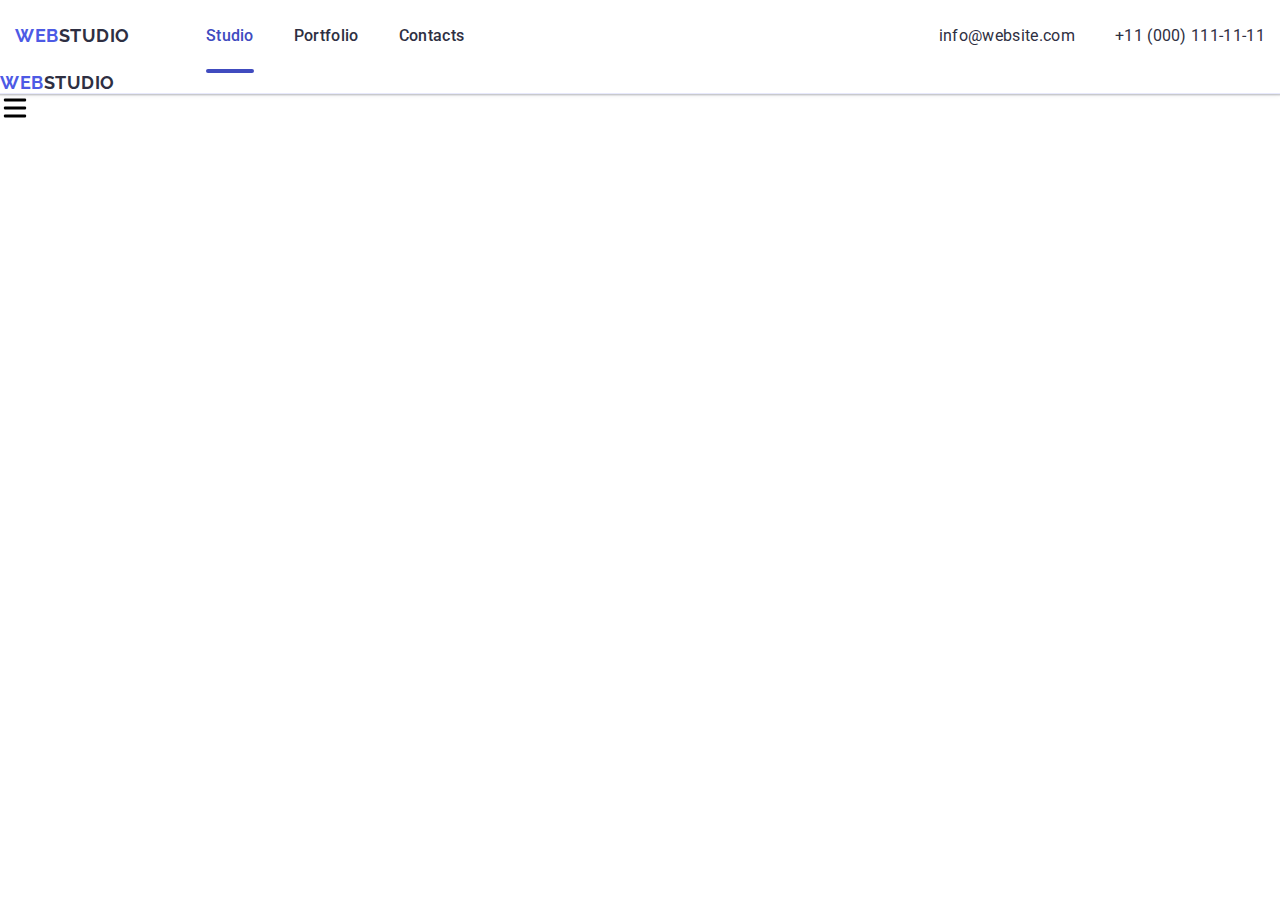
==== index.html @ 4b6f4ee5 "start-mobail-menu" ====
<!DOCTYPE html>
<html lang="en">
<head>
    <meta charset="UTF-8">
    <meta name="viewport" content="width=device-width, initial-scale=1.0">
    <link rel="stylesheet" href="https://cdnjs.cloudflare.com/ajax/libs/modern-normalize/1.1.0/modern-normalize.min.css">
    <link rel="stylesheet" href="./css/style.css">
    <link rel="preconnect" href="https://fonts.googleapis.com" />
<link rel="preconnect" href="https://fonts.gstatic.com" crossorigin />
<link href="https://fonts.googleapis.com/css2?family=Raleway:wght@700&family=Roboto:wght@400;500;700&display=swap" rel="stylesheet"/>
<title>WEBSTUDI</title>
</head>
<body>
        <!-- Навігація -->
        <header class="header">
            <div class="container-head container">
                <nav class="nav">
                        <a class="web" href="./index.html">Web<span class="studio">Studio</span></a>
                        <ul class="nav-menu">
                            <li><a href="#" class="nav-link main">Studio</a></li>
                            <li><a href="#" class="nav-link">Portfolio</a></li>
                            <li><a href="#" class="nav-link">Contacts</a></li>
                        </ul>
                </nav>
                <address class="address">
                    <ul class="ul-contacts">
                        <li><a href="#" class="contact-link">info@website.com</a></li>
                        <li><a href="#" class="contact-link">+11 (000) 111-11-11</a></li>
                    </ul>
                </address>
            </div>
            <div class="mobail-menu">
                <div class="mobeil-menu-conteiner">
                    <nav>
                        <a class="web" href="./index.html">Web<span class="studio">Studio</span></a>
                        <button class="burger-btn" type="button">
                            <svg class="mobail burger" width="24" height="24">
                                <use href="./images/icons.svg#burger"></use>
                            </svg>
                        </button>
                        <div class="mobail-menu-inform"><ul>
                            <li><a class="mobail-menu-link" href="#">Studio</a></li>
                            <li><a class="mobail-menu-link" href="#">Portfolio</a></li>
                            <li><a class="mobail-menu-link" href="#">Contacts</a></li>
                        </ul>
                        <address class="mobail-adres">
                            <ul>
                                <li><a href="#" class="mobail-contact-link">info@website.com</a></li>
                                <li><a href="#" class="mobail-contact-link">+11 (000) 111-11-11</a></li>
                            </ul>
                        </address>
                    </div>
                        
                    </nav>
                </div>
            </div>
        </header>
        <!--
    <main>
      <section class="section_one">
        <div class="container">
            <h1 class="business">Effective Solutions for Your Business</h1>
            <button class="button" type="button">Order Service</button>
        </div>


    </section>
        <section class="section_two">
            <div class="container">
            <h2 class="visually-hidden">About us</h2>
          <ul class="list">
            <li class="item">
                <div class="icon-bg">
                    <svg class="icon" width="64" height="64">
                        <use href="./images/icons.svg#antenna"></use>
                    </svg>
                 </div>    
                <h3 class="strategy">Strategy</h3>
                <p class="our_goal">Our goal is to identify the business problem to walk away with the perfect and creative solution.</p>
            </li>
            <li class="item">
                <div class="icon-bg">
                    <svg class="icon" width="64" height="64">
                        <use href="./images/icons.svg#clock"></use>
                    </svg>
                 </div>
                <h3 class="strategy">Punctuality</h3>
                <p class="our_goal">Bring the key message to the brand's audience for the best price within the shortest possible time.</p>
            </li>
            <li class="item">
                <div class="icon-bg">
                    <svg class="icon" width="64" height="64">
                        <use href=./images/icons.svg#diagram></use>
                    </svg>
                 </div>
                <h3 class="strategy">Diligence</h3>
                <p class="our_goal">Research and confirm brands that present the strongest digital growth opportunities and minimize risk.</p>
            </li>
            <li class="item">
                <div class="icon-bg">
                    <svg class="icon" width="64" height="64">
                        <use href="./images/icons.svg#astronaut"></use>
                    </svg>
                 </div>
                <h3 class="strategy">Technologies</h3>
                <p class="our_goal">Design practice focused on digital experiences. We bring forth a deep passion for problem-solving.</p>
            </li>
        </ul>
    </div>
      </section>
      <section class="section_three">
        <div class="container">
            <h2 class="our_team">Our Team</h2>
            <ul class="team">
                <li class="list-team">
                        <img src="./images/mark.jpg" alt="images">
                        <div class="employee-info">
                        <h3 class="employee-name">Mark Guerrero</h3>
                        <p class="employee-role">Prodigner</p>
                        <ul class="icon-list">
                            <li class="icon-list-item">
                                <a class="icon-link" href="https://www.instagram.com/" target="_blank" >
                                    <svg class="icon" width="16" height="16">
                                        <use href="./images/icons.svg#instagram"></use>
                                    </svg>
                                </a>
                            </li>
                            <li class="icon-list-item">
                                <a class="icon-link" href="https://twitter.com/?lang=ua" target="_blank">
                                    <svg class="icon" width="16" height="16">
                                        <use href="./images/icons.svg#twitter"></use>
                                    </svg>
                                </a>
                            </li>
                            <li class="icon-list-item">
                                <a class="icon-link" href="https://uk-ua.facebook.com/" target="_blank">
                                    <svg class="icon" width="16" height="16">
                                        <use href="./images/icons.svg#facebook"></use>
                                    </svg>
                            </a>
                            </li>
                            <li class="icon-list-item">
                                <a class="icon-link" href="https://ua.linkedin.com/" target="_blank">
                                    <svg class="icon" width="16" height="16">
                                        <use href="./images/icons.svg#linkedin"></use>
                                    </svg>
                                </a>
                            </li>                        
                        </ul>
                    </div>
                </li>
                <li class="list-team">
                        <img src="./images/tom.jpg" alt="images">
                        <div class="employee-info">
                        <h3 class="employee-name">Tom Ford</h3>
                        <p class="employee-role">Frontend Developer</p>
                        <ul class="icon-list">
                            <li class="icon-list-item">
                                <a class="icon-link" href="https://www.instagram.com/" target="_blank" >
                                    <svg class="icon" width="16" height="16">
                                        <use href="./images/icons.svg#instagram"></use>
                                    </svg>
                                </a>
                            </li>
                            <li class="icon-list-item">
                                <a class="icon-link" href="https://twitter.com/?lang=ua" target="_blank">
                                    <svg class="icon" width="16" height="16">
                                        <use href="./images/icons.svg#twitter"></use>
                                    </svg>
                                </a>
                            </li>
                            <li class="icon-list-item">
                                <a class="icon-link" href="https://uk-ua.facebook.com/" target="_blank">
                                    <svg class="icon" width="16" height="16">
                                        <use href="./images/icons.svg#facebook"></use>
                                    </svg>
                            </a>
                            </li>
                            <li class="icon-list-item">
                                <a class="icon-link" href="https://ua.linkedin.com/" target="_blank">
                                    <svg class="icon" width="16" height="16">
                                        <use href="./images/icons.svg#linkedin"></use>
                                    </svg>
                                </a>
                            </li>                        
                        </ul>
                    </div>
                </li>
                <li class="list-team">
                        <img src="./images/camila.jpg" alt="images">
                        <div class="employee-info">
                        <h3 class="employee-name">Camila Garcia</h3>
                        <p class="employee-role">Marketing</p>
                        <ul class="icon-list">
                            <li class="icon-list-item">
                                <a class="icon-link" href="https://www.instagram.com/" target="_blank" >
                                    <svg class="icon" width="16" height="16">
                                        <use href="./images/icons.svg#instagram"></use>
                                    </svg>
                                </a>
                            </li>
                            <li class="icon-list-item">
                                <a class="icon-link" href="https://twitter.com/?lang=ua" target="_blank">
                                    <svg class="icon" width="16" height="16">
                                        <use href="./images/icons.svg#twitter"></use>
                                    </svg>
                                </a>
                            </li>
                            <li class="icon-list-item">
                                <a class="icon-link" href="https://uk-ua.facebook.com/" target="_blank">
                                    <svg class="icon" width="16" height="16">
                                        <use href="./images/icons.svg#facebook"></use>
                                    </svg>
                            </a>
                            </li>
                            <li class="icon-list-item">
                                <a class="icon-link" href="https://ua.linkedin.com/" target="_blank">
                                    <svg class="icon" width="16" height="16">
                                        <use href="./images/icons.svg#linkedin"></use>
                                    </svg>
                                </a>
                            </li>                        
                        </ul>
                    </div>
                </li>
                <li class="list-team">
                        <img src="./images/Daniel.jpg" alt="images">
                        <div class="employee-info">
                        <h3 class="employee-name">Daniel Wilson</h3>
                        <p class="employee-role">UI Designer</p>
                        <ul class="icon-list">
                            <li class="icon-list-item">
                                <a class="icon-link" href="https://www.instagram.com/" target="_blank" >
                                    <svg class="icon" width="16" height="16">
                                        <use href="./images/icons.svg#instagram"></use>
                                    </svg>
                                </a>
                            </li>
                            <li class="icon-list-item">
                                <a class="icon-link" href="https://twitter.com/?lang=ua" target="_blank">
                                    <svg class="icon" width="16" height="16">
                                        <use href="./images/icons.svg#twitter"></use>
                                    </svg>
                                </a>
                            </li>
                            <li class="icon-list-item">
                                <a class="icon-link" href="https://uk-ua.facebook.com/" target="_blank">
                                    <svg class="icon" width="16" height="16">
                                        <use href="./images/icons.svg#facebook"></use>
                                    </svg>
                            </a>
                            </li>
                            <li class="icon-list-item">
                                <a class="icon-link" href="https://ua.linkedin.com/" target="_blank">
                                    <svg class="icon" width="16" height="16">
                                        <use href="./images/icons.svg#linkedin"></use>
                                    </svg>
                                </a>
                            </li>                        
                        </ul>
                    </div>
                </li>
            </ul>
        </div>
    </section>
    <section class="section_four">
    <div class="container">
        <h2 class="our_portfolio">Our Portfolio</h2>
        <ul class="portfolio_list">
            <li class="portfolio_item">
                <div class="portfolio-box">
                <img src="./images/img.jpg" alt="images">
                <p class="portfolop-box-text">14 Stylish and User-Friendly App Design Concepts · Task Manager App · Calorie Tracker App · Exotic Fruit Ecommerce App · Cloud Storage App
                </p>
                </div>
                <div class="app_info">
                    <h3 class="app_title">Banking App</h3>
                    <p class="app_category">App</p>
                </div>
            </li>
            <li class="portfolio_item">
                <div class="portfolio-box">
                <img src="./images/CashlessPayment.jpg" alt="images">
                <p class="portfolop-box-text">14 Stylish and User-Friendly App Design Concepts · Task Manager App · Calorie Tracker App · Exotic Fruit Ecommerce App · Cloud Storage App
                </p>
                </div>
                <div class="app_info">
                    <h3 class="app_title">Cashless Payment</h3>
                    <p class="app_category">Marketing</p>
                </div>
            </li>
            <li class="portfolio_item">
                <div class="portfolio-box">
                <img src="./images/MeditationApp.jpg" alt="images">
                <p class="portfolop-box-text">14 Stylish and User-Friendly App Design Concepts · Task Manager App · Calorie Tracker App · Exotic Fruit Ecommerce App · Cloud Storage App
                </p>
                </div>
                <div class="app_info">
                    <h3 class="app_title">Meditation App</h3>
                    <p class="app_category">App</p>
                </div>
            </li>
            <li class="portfolio_item">
                <div class="portfolio-box">
                <img src="./images/imTaxiService.jpg" alt="images">
                <p class="portfolop-box-text">14 Stylish and User-Friendly App Design Concepts · Task Manager App · Calorie Tracker App · Exotic Fruit Ecommerce App · Cloud Storage App
                </p>
                </div>
                <div class="app_info">
                    <h3 class="app_title">Taxi Service</h3>
                    <p class="app_category">Marketing</p>
                </div>
            </li>
            <li class="portfolio_item">
                <div class="portfolio-box">
                <img src="./images/ScreenIllustrations.jpg" alt="images">
                <p class="portfolop-box-text">14 Stylish and User-Friendly App Design Concepts · Task Manager App · Calorie Tracker App · Exotic Fruit Ecommerce App · Cloud Storage App
                </p>
                </div>
                <div class="app_info">
                    <h3 class="app_title">Screen Illustrations</h3>
                    <p class="app_category">Design</p>
                </div>
            </li>
            <li class="portfolio_item">
                <div class="portfolio-box">
                <img src="./images/OnlineCourses.jpg" alt="images">
                <p class="portfolop-box-text">14 Stylish and User-Friendly App Design Concepts · Task Manager App · Calorie Tracker App · Exotic Fruit Ecommerce App · Cloud Storage App
                </p>
                </div>
                <div class="app_info">
                    <h3 class="app_title">Online Courses</h3>
                    <p class="app_category">Marketing</p>
                </div>
            </li>
        </ul>
    </div>
</section>
    </main>
    <footer class="footer">
        <div class="container">
          <div class="footer-cont">
            <a class="footer-logo" href="./index.html"
              >Web<span class="footer-logo-span">Studio</span>
            </a>
            <p class="footer-text">
              Increase the flow of customers and sales for your business with
              digital marketing & growth solutions.
            </p>
          </div>
          <div class="footer-social">
            <p class="footer-social-title">Social media</p>
            <ul class="footer-social-list">
              <li class="footer-social-item">
                <a class="footer-social-link" href="https://www.instagram.com/">
                  <svg class="footer-social-svg" width="24" height="24">
                    <use href="./images/icons.svg#instagram"></use>
                  </svg>
                </a>
              </li>
              <li class="footer-social-item">
                <a class="footer-social-link" href="https://twitter.com/?lang=ua">
                  <svg class="footer-social-svg" width="24" height="24">
                    <use href="./images/icons.svg#twitter"></use>
                  </svg>
                </a>
              </li>
              <li class="footer-social-item">
                <a class="footer-social-link" href="https://uk-ua.facebook.com/">
                  <svg class="footer-social-svg" width="24" height="24">
                    <use href="./images/icons.svg#facebook"></use>
                  </svg>
                </a>
              </li>
              <li class="footer-social-item">
                <a class="footer-social-link" href="https://ua.linkedin.com/">
                  <svg class="footer-social-svg" width="24" height="24">
                    <use href="./images/icons.svg#linkedin"></use>
                  </svg>
                </a>
              </li>
            </ul>
          </div>
          <div class="footer-form-box">
            <p class="footer-form-title">Subscribe</p>
            <form class="footer-form">
              <label class="footer-form-label">
                <input class="footer-form-input" type="email" name="email" placeholder="E-mail" />
              </label>
              <button class="footer-form-btn" type="submit">
                Subscribe
                <svg class="footer-form-svg" width="24" height="24">
                  <use href="./images/icons.svg#send"></use>
                </svg>
              </button>
            </form>
          </div>
        </div>
      </footer>
      <div class="modal-overlay ">
        <div class="modal-window">
            <button class="close-btn" type="button">
                <svg class="close-svg" width="8" height="8">
                    <use href="./images/svg/sprite.svg#icon-close"></use>
                </svg>
            </button>
            <p class="modal-title">Leave your contacts and we will call you back</p>
            <form class="modal-form">
                <div class="modal-form-user-input">
                    <label class="modal-form-label" for="user-name">Name</label>
                    <div class="modal-form-user-input-box">
                        <input class="modal-form-input" id="user-name" type="text" name="user-name" required autofocus />
                        <svg class="modal-form-svg" width="18" height="24">
                            <use href="./images/svg/sprite.svg#icon-human"></use>
                        </svg>
                    </div>
                </div>
                <div class="modal-form-user-input">
                    <label class="modal-form-label" for="user-phone">Phone</label>
                    <div class="modal-form-user-input-box">
                        <input class="modal-form-input" id="user-phone" type="text" name="user-phone" required/>                        <svg class="modal-form-svg" width="18" height="24">
                            <use href="./images/svg/sprite.svg#icon-Phone"></use>
                        </svg>
                    </div>
                </div>
                <div class="modal-form-user-input">
                    <label class="modal-form-label" for="user-email">Email</label>
                    <div class="modal-form-user-input-box">
                        <input class="modal-form-input" id="user-email" type="text" name="user-email" required />                        <svg class="modal-form-svg" width="18" height="24">
                            <use href="./images/svg/sprite.svg#icon-message"></use>
                        </svg>
                    </div>
                </div>
                <div class="modal-form-user-comment">
                    <label class="modal-form-label" for="user-comment">Comment</label>
                    <textarea class="modal-form-textarea" id="user-comment" name="user-comment" placeholder="Text input"></textarea>
                </div>
                <div class="modal-form-privacypolicy">
                    <input
                      class="modal-form-privacypolicy-input visually-hidden"
                      type="checkbox"
                      name="user-privacy"
                      id="user-privacy"
                      value="true"
                      required
                    />
                    <label class="modal-form-privacypolicy-label" for="user-privacy">
                      <span class="modal-form-span-svg">
                        <svg class="checked-svg" width="10" height="8">
                          <use href="./images/svg/sprite.svg#icon-check"></use>
                        </svg>
                      </span>
                      I accept the terms and conditions of the
                      <a class="modal-form-privacypolicy-link" href="#">Privacy Policy</a>
                    </label>
                  </div>
                  <button class="modal-submit-btn" type="submit">Send</button>
            </form>
        </div>
      </div>
</body>
</html>
---- css/style.css ----
body{
    font-family: "Roboto", sans-serif;
    background-color: #ffff;
    color: #434455;
}
h1, h2, h3, h4, h5, h6, p, ul {
    margin: 0;
    padding: 0;
}
img{
    display: block;
}
ul{
   list-style: none; 
}
a{
    text-decoration: none;
}
.header {
    border-bottom: 1px solid #e7e9fc;
    box-shadow: 0px 2px 1px rgba(46, 47, 66, 0.08), 0px 1px 1px rgba(46, 47, 66, 0.16), 0px 1px 6px rgba(46, 47, 66, 0.08); ;
}

.container{
    padding: 0 16px 0 16px;
    min-width: 288px;
    margin: 0 auto;
}
.container-head{
    display: none;
}
.mobail-menu {
}
.mobeil-menu-conteiner {
}
.burger-btn {
    position: absolute;
    display: flex;
    align-items: center;
    justify-content: center;
    padding: 0;
    border: solid transparent;
    background-color: transparent;
}
.mobail-menu-inform{
    display: none;
    visibility: hidden;
    opacity: 0;
}
.mobail-menu-inform.is-open{
    display: block;
    visibility: visible;
    opacity: 1;
}
.mobail {
}
.burger {
}
.mobail-menu-link {
}
.mobail-adres {
}
.mobail-contact-link {
}
.web{
    font-family: "Raleway", sans-serif;
    font-weight: 700;
    font-size: 18px;
    line-height: 1.17;
    letter-spacing: 0.03em;
    text-transform: uppercase;
    color:  #4d5ae5;
    text-decoration: none;
    margin-right: 76px;
}
.studio{
    color: #2e2f42;
}

/* Hero section */
.business{
    font-size: 56px;
    line-height: 1.07;
    letter-spacing: 0.02em;
    color:  #ffffff;
    max-width: 496px;
    margin: 0 auto; 
    text-align: center; 
    margin-bottom: 68.16px;
}
.button{
    display: block;
    width: 169px;
    height: 56px;
    box-shadow: 0 4px 4px 0 rgba(0, 0, 0, 0.15);
    background: #4d5ae5;
    border: none;
    color: white;
    font-size: 16px;
    cursor: pointer;
    min-width: 169px;
    border-radius: 4px;
    margin: 0 auto;
    transition: background-color 250ms cubic-bezier(0.4, 0, 0.2, 1);
}
.button:hover{
    background-color: #404BBF;
}
.button:focus{
    background-color: #404BBF;
}
.section_one{
    padding: 188px 0 188px;
    background-color: #2e2f42;
    height: 590px;
    background-image: linear-gradient(
	to bottom, 
	rgba(46, 47, 66, 0.7), 
	rgba(46, 47, 66, 0.7)
	),
	url(../images/background-image.jpg);
    background-repeat: no-repeat;
    background-position: center;
    background-size: cover;
    max-width: 1440px;
    margin: 0 auto;
}
.section_two{
    padding: 120px 0 120px;
}

.visually-hidden {
    visibility: hidden;
    pointer-events: none;
    position: absolute;
}
.list {
    display: flex;
    gap: 24px;
    list-style-type: none;
    padding: 0;
}
.item{
    flex: 1;
}
.section_three{
    background-color: #F4F4FD;
    padding: 120px 0 120px;
}
.strategy{
    font-weight: 500;
    font-size: 20px;
    line-height: 1.2;
    letter-spacing: 0.02em;
    color: #2e2f42;
    margin-bottom: 8px;
}
.our_goal{
    font-size: 16px;
    line-height: 1.5;
    letter-spacing: 0.02em;
    color: #434455;
    border-radius: 0px 0px 4px 4px;
}
.section_three{
    background-color: #F4F4FD;
    padding: 120px 0;
}
.our_team{
    margin-bottom: 72px;
}
.team {
    display: flex;
    gap: 24px;
}
.list-team{
    background-color: #FFFFFF;
    width: calc((100% - 72px) / 4);
    border-radius: 0px 0px 4px 4px;
    box-shadow: 0px 1px 6px rgba(46, 47, 66, 0.08), 0px 1px 1px rgba(46, 47, 66, 0.16), 0px 2px 1px rgba(46, 47, 66, 0.08);
}
.employee-info {
    padding: 32px 0 32px;
}
.employee-name {
    text-align: center;
    margin-bottom: 8px;
    font-weight: 500;
    font-size: 20px;
    line-height: 1.2;
    letter-spacing: 0.02em;
    text-align: center;
    color: #2e2f42;
}
.employee-role {
    font-weight: 400;
    font-size: 16px;
    line-height: 1.5;
    letter-spacing: 0.02em;
    color: #434455;
    text-align: center;
    margin-bottom: 8px;
}
.icon-list {
    display: flex;
    justify-content: center;
    gap: 24px;
}
.icon-list-item{
    width: 40px;
    height: 40px;
}
.icon-link {
    width: 100%;
    height: 100%;
    background-color: #4d5ae5;
    border-radius: 50%;
    display: flex;
    justify-content: center;
    align-items: center;
    transition: background-color 250ms cubic-bezier(0.4, 0, 0.2, 1);
}
.icon {
    fill: #f4f4fd;
}
.icon-link:hover{
    background-color: #404bbf;
}
.icon-link:focus{
    background-color: #404bbf;
}
.icon-bg{
    border: 1px solid #8e8f99;
    border-radius: 4px;
    width: 264px;
    height: 112px;
    background: #f4f4fd;
    margin-bottom: 8px;
    display: flex;
    justify-content: center;
    align-items: center;
}
.our_team{
    font-size: 36px;
    line-height: 1.11;
    text-align: center;
    letter-spacing: 0.02em;
    text-transform: capitalize;
    color: #2e2f42;
    margin-bottom: 72px;
}
.team_two{
    line-height: 1.5;
    letter-spacing: 0.02em;
}
.footer{
    background-color: #2e2f42;
}
.last{
    line-height: 1.5;
    color: #F4F4FD;
    letter-spacing: 0.02em;
}
.section_four{
    background-color: #FFFFFF;
    padding: 120px 0 120px 0;
}
.portfolio-box{
    position: relative;
    overflow: hidden;
}
.portfolop-box-text{
    background-color: #4d5ae5;
    letter-spacing: 0.02em;
    color: #f4f4fd;
    padding: 40px 32px;
    width: 360px;
    height: 300px;
    position: absolute;
    top: 0;
    left: 0;
    transform: translateY(100%);
    transition: transform 250ms cubic-bezier(0.4, 0, 0.2, 1);
    line-height: 1.5;
}
.portfolio_item:hover .portfolop-box-text{
    transform: translateY(0);
}
.our_portfolio {
    margin-bottom: 72px;
    font-weight: 700;
    font-size: 36px;
    line-height: 111%;
    letter-spacing: 0.02em;
    text-align: center;
}

.portfolio_list {
    display: flex;
    flex-wrap: wrap;
    column-gap: 24px;
    row-gap: 48px;
}

.portfolio_item {
    width: calc((100% - 48px) / 3);
    border-radius: 0px 0px 4px 4px;
    transition: box-shadow 250ms cubic-bezier(0.4, 0, 0.2, 1);
    cursor: pointer;
}
.portfolio_item:hover{
    box-shadow:
    0 2px 1px 0 rgba(46, 47, 66, 0.08),
    0 1px 1px 0 rgba(46, 47, 66, 0.16),
    0 1px 6px 0 rgba(46, 47, 66, 0.08);
}
.app_info {
    padding: 32px 16px;
    border: 1px solid #e7e9fc;
    border-top: none;
}

.app_title {
    margin-bottom: 8px;
    font-weight: 500;
    font-size: 20px;
    line-height: 120%;
    letter-spacing: 0.02em;
}
.app_category{
    font-weight: 400;
    font-size: 16px;
    line-height: 150%;
    letter-spacing: 0.02em;
}
.portfolio_item:nth-child(3n) {
    margin-right: 0;
}
.portfolio_item:nth-last-child(-n+3) {
    margin-bottom: 0;
}
.footer {
    background-color: #2e2f42;
    padding: 100px 0;
  }
  .footer .container {
    display: flex;
    align-items: baseline;
  }
  .footer-cont {
    margin-right: 120px;
  }
  .footer-logo {
    font-family: "Raleway", sans-serif;
    font-weight: 700;
    font-size: 18px;
    line-height: 1.17;
    letter-spacing: 0.03em;
    text-transform: uppercase;
    color: #4d5ae5;
    margin-bottom: 16px;
    display: inline-block;
  }
  .footer-logo-span {
    color: #f4f4fd;
  }
  .footer-text {
    width: 264px;
    font-weight: 400;
    font-size: 16px;
    line-height: 1.5;
    letter-spacing: 0.02em;
    color: #f4f4fd;
  }
  .footer-social-title {
    font-size: 16px;
    line-height: 1.5;
    letter-spacing: 0.02em;
    font-weight: 500;
    color: #fff;
    margin-bottom: 16px;
  }
  .footer-social-list {
    display: flex;
    gap: 16px;
  }
  .footer-social-item {
    width: 40px;
    height: 40px;
  }
  .footer-social-link {
    width: 100%;
    height: 100%;
    background-color: #4d5ae5;
    border-radius: 50%;
    display: flex;
    justify-content: center;
    align-items: center;
    transition: background-color 250ms cubic-bezier(0.4, 0, 0.2, 1);
  }
  .footer-social-link:hover {
    background-color: #31d0aa;
  }
  .footer-social-link:focus {
    background-color: #31d0aa;
  }
  .footer-social-svg {
    fill: #f4f4fd;
  }
  .footer-form-box{
    margin-left: 80px;
  }
  .footer-form-title {
    font-size: 16px;
    line-height: 1.5;
    letter-spacing: 0.02em;
    font-weight: 500;
    color: #fff;
    margin-bottom: 16px;
  }
  .footer-form {
    display: flex;
    align-items: center;
    gap: 24px;
  }
  .footer-form-input {
    width: 264px;
    height: 40px;
    background-color: transparent;
    border: 1px solid #fff;
    border-radius: 4px;
    box-shadow: 0 4px 4px 0 rgba(0, 0, 0, 0.15);
    padding: 8px 16px;
    color: #fff;
    font-size: 12px;
    line-height: 2;
    letter-spacing: 0.04em;
  }
  .footer-form-input::placeholder {
    font-family: "Roboto", sans-serif;
    font-size: 12px;
    font-weight: 400;
    line-height: 2;
    letter-spacing: 0.04em;
    color: #fff;
  }
  .footer-form-btn {
    font-family: "Roboto", sans-serif;
    font-size: 16px;
    line-height: 1.5;
    letter-spacing: 0.04em;
    font-weight: 500;
    letter-spacing: 0.04em;
    text-align: center;
    color: #fff;
    min-width: 165px;
    height: 40px;
    padding: 8px 24px;
    border-radius: 4px;
    border: none;
    background-color: #4d5ae5;
    display: flex;
    justify-content: center;
    align-items: center;
    cursor: pointer;
    transition: background-color 250ms cubic-bezier(0.4, 0, 0.2, 1);
  }
  .footer-form-svg {
    fill: #fff;
    margin-left: 16px;
    transition: background-color 250ms cubic-bezier(0.4, 0, 0.2, 1);
  }
  .footer-form-btn:hover {
    background-color: #404bbf;
  }
.modal-overlay {
    position: fixed;
    width: 100%;
    height: 100%;
    z-index: 999;
    background: rgba(46, 47, 66, 0.4);
    display: flex;
    align-items: center;
    justify-content: center;
    top: 0;
    left: 0;
    opacity: 0;
    pointer-events: none;
    visibility: hidden;
    transition: opacity 250ms cubic-bezier(0.4, 0, 0.2, 1),
    visibility 250ms cubic-bezier(0.4, 0, 0.2, 1);
}
.modal-overlay.is-open{
    opacity: 1;
    pointer-events: all;
    visibility: visible;
}
.modal-window {
    position: absolute;
  top: 80px;
  top: 50%;
  left: 50%;
  transform: translate(-50%, -50%);
  width: 408px;
  min-height: 584px;
  padding: 72px 24px 24px 24px;
  border-radius: 4px;
  box-shadow:
    0 1px 1px 0 rgba(0, 0, 0, 0.14),
    0 1px 3px 0 rgba(0, 0, 0, 0.12),
    0 2px 1px 0 rgba(0, 0, 0, 0.2);
  background-color: #fcfcfc;
  transition: transform 250ms cubic-bezier(0.4, 0, 0.2, 1);
}
.close-btn {
    position: absolute;
  top: 24px;
  right: 24px;
  border: 1px solid rgba(0, 0, 0, 0.1);
  padding: 0;
  cursor: pointer;
  display: flex;
  justify-content: center;
  align-items: center;
  width: 24px;
  height: 24px;
  border-radius: 50%;
  background-color: #e7e9fc;
  transition:
    background-color 250ms cubic-bezier(0.4, 0, 0.2, 1),
    border 250ms cubic-bezier(0.4, 0, 0.2, 1);
}
.close-btn:hover,
.close-btn:focus{
    background-color: #404bbf;
    border: none;

}
.close-svg {
    fill: #2e2f42;
  transition: fill 250ms cubic-bezier(0.4, 0, 0.2, 1);
}
.close-btn:hover .close-svg {
    fill: #fff;
  }
  .close-btn:focus .close-svg {
    fill: #fff;
  }
.modal-title {
    font-weight: 500;
    letter-spacing: 0.02em;
    text-align: center;
    color: #2e2f42;
    margin-bottom: 16px;
    line-height: 1.5;
}
.modal-form {
}
.modal-form-user-input {
    margin-bottom: 8px;
}
.modal-form-label {
    font-size: 12px;
  line-height: 1.17;
  letter-spacing: 0.04em;
  color: #8e8f99;
  display: block;
  margin-bottom: 4px;
}
.modal-form-user-input-box {
    position: relative;
}
.modal-form-input {
    font-family: "Roboto", sans-serif;
  font-style: normal;
  font-weight: 400;
  font-size: 16px;
  line-height: 1.5;
  color: #434455;
  width: 100%;
  height: 40px;
  padding: 8px 16px 8px 38px;
  border: 1px solid rgba(46, 47, 66, 0.4);
  border-radius: 4px;
  background-color: transparent;
  outline: transparent;
  transition: border-color 250ms cubic-bezier(0.4, 0, 0.2, 1);
}
.modal-form-input:focus{
    border-color: #4d5ae5;
}
.modal-form-svg {
    position: absolute;
  left: 16px;
  top: 50%;
  transform: translateY(-50%);
  fill: #2e2f42;
  transition: fill 250ms cubic-bezier(0.4, 0, 0.2, 1);
}
.modal-form-input:focus + .modal-form-svg{
    fill: #4d5ae5;
}
.modal-form-user-comment {
    margin-bottom: 16px;
}
.modal-form-textarea {
    font-family: "Roboto", sans-serif;
  font-style: normal;
  font-weight: 400;
  font-size: 12px;
  line-height: 1.17;
  letter-spacing: 0.04em;
  color: rgba(46, 47, 66, 0.4);
  width: 100%;
  height: 120px;
  outline: none;
  resize: none;
  border: 1px solid rgba(46, 47, 66, 0.4);
  border-radius: 4px;
  background-color: transparent;
  outline: transparent;
  padding: 8px 16px;
  transition: border-color 250ms cubic-bezier(0.4, 0, 0.2, 1);
}
.modal-form-textarea::placeholder{
    font-family: "Roboto", sans-serif;
  font-size: 12px;
  line-height: 1.16667;
  letter-spacing: 0.04em;
  font-weight: 400;
  color: rgba(46, 47, 66, 0.4);
}
.modal-form-textarea:focus{
    border-color: #4d5ae5;
}
.modal-form-privacypolicy {
    margin-bottom: 24px;
}
.modal-form-privacypolicy-input {
}
.modal-form-privacypolicy-label {
    font-size: 12px;
  line-height: 1.17;
  letter-spacing: 0.04em;
  color: #8e8f99;
}
.modal-form-span-svg {
    width: 16px;
  height: 16px;
  border: 1px solid rgba(46, 47, 66, 0.4);
  border-radius: 2px;
  transition:
    background-color 250ms cubic-bezier(0.4, 0, 0.2, 1),
    border 250ms cubic-bezier(0.4, 0, 0.2, 1),
    fill 250ms cubic-bezier(0.4, 0, 0.2, 1);
  display: inline-flex;
  align-items: center;
  justify-content: center;
  fill: transparent;
  margin-right: 8px;
}
.modal-form-privacypolicy-input:checked + .modal-form-privacypolicy-label .modal-form-span-svg {
    background-color: #404bbf;
    border: none;
    fill: #f4f4fd;
  }
.checked-svg {
}
.modal-form-privacypolicy-link {
    font-size: 12px;
  line-height: 1.33;
  letter-spacing: 0.04em;
  text-decoration: underline;
  text-decoration-skip-ink: none;
  color: #4d5ae5;
}
.modal-submit-btn{
    font-family: "Roboto", sans-serif;
    font-size: 16px;
    line-height: 1.5;
    letter-spacing: 0.04em;
    font-weight: 500;
    text-align: center;
    color: #fff;
    border-radius: 4px;
    padding: 16px 32px;
    min-width: 169px;
    height: 56px;
    box-shadow: 0 4px 4px 0 rgba(0, 0, 0, 0.15);
    background-color: #4d5ae5;
    border: none;
    margin: 0 auto;
    display: block;
    cursor: pointer;
    transition: background-color 250ms cubic-bezier(0.4, 0, 0.2, 1)
}
.modal-submit-btn:hover{
    background-color: #404BBF;
}
/* Для екранів шириною 320px і більше */
@media (max-width: 319px) {
    body {
        overflow-x: hidden;
    }
}
/* Для екранів шириною 768px і більше */
@media (min-width: 768px) {
    .container-head{
        display: flex;
    }
    .container{
        padding: 0 15px 0 15px;
        min-width: 288px;
    }
    .nav {
        align-items: center; 
        display: flex;
        font-size: 16px;
        line-height: 150%;
        letter-spacing: 0.02em;
        font-weight: 500;
    }
    .nav-link.main::after{
        position: absolute;
        content: "";
        left: 0;
        bottom: -1px;
        width: 100%;
        height: 4px;
        border-radius: 2px;
        background-color: #404bbf;
    }
    .nav-menu {
        gap: 40px;
        display: flex;
        
    }
    .nav-link{
        color: #2e2f42;
        display: block;
        padding: 24px 0 24px;
        position: relative;
        transition: color 250ms cubic-bezier(0.4, 0, 0.2, 1);
        
    }
    .nav-link.main{
        color: #404bbf;
    }
    
    .nav-link:hover{
        color: #404bbf;
    }
    .nav-links:focus{
        color: #404bbf;
    }
    .address{
        display: block;
        gap: 40px;
        margin-left: auto;
    }
    .ul-contacts {
        align-items: center; 
        gap: 40px;
        display: flex;
        font-size: 16px;
        line-height: 150%;
        letter-spacing: 0.02em;
        font-weight: 400;
        font-style: normal;
    }
    .contact-link{
        display: block;
        color: #2e2f42;
        font-weight: 400;
        padding: 24px 0 24px;
        transition: color 250ms cubic-bezier(0.4, 0, 0.2, 1);
    }
    .ul-contacts li:last-child {
        margin-right: 0;
    }
    .contact-link:hover{
        color:#404bbf
    }
    .contact-link:focus{
        color: #404bbf;
    }
}

/* Для екранів шириною 1158px і більше */
@media (min-width: 1158px) {
    
}
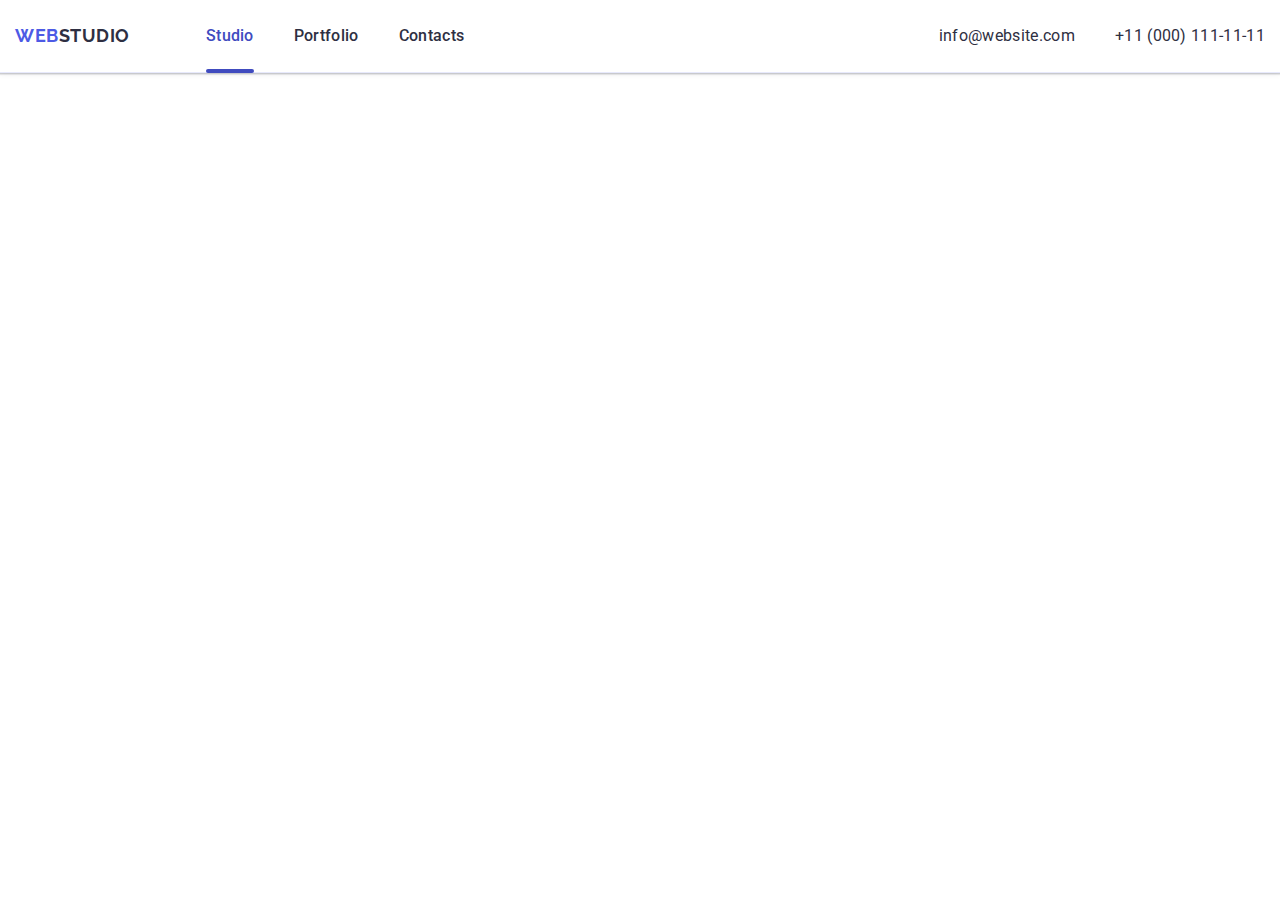
==== commit cbf26d3b: "kgh" ====
--- a/index.html
+++ b/index.html
@@ -29,31 +29,67 @@
                     </ul>
                 </address>
             </div>
-            <div class="mobail-menu">
-                <div class="mobeil-menu-conteiner">
-                    <nav>
-                        <a class="web" href="./index.html">Web<span class="studio">Studio</span></a>
-                        <button class="burger-btn" type="button">
-                            <svg class="mobail burger" width="24" height="24">
-                                <use href="./images/icons.svg#burger"></use>
-                            </svg>
-                        </button>
-                        <div class="mobail-menu-inform"><ul>
-                            <li><a class="mobail-menu-link" href="#">Studio</a></li>
-                            <li><a class="mobail-menu-link" href="#">Portfolio</a></li>
-                            <li><a class="mobail-menu-link" href="#">Contacts</a></li>
-                        </ul>
-                        <address class="mobail-adres">
-                            <ul>
-                                <li><a href="#" class="mobail-contact-link">info@website.com</a></li>
-                                <li><a href="#" class="mobail-contact-link">+11 (000) 111-11-11</a></li>
-                            </ul>
-                        </address>
-                    </div>
-                        
-                    </nav>
-                </div>
+            <div class="container mobeil-menu-conteiner">
+                <a class="web" href="./index.html">Web<span class="studio">Studio</span></a>
+            <button class="burger-btn" type="button">
+                <svg class="mobail burger" width="24" height="24">
+                    <use href="./images/icons.svg#burger"></use>
+                </svg>
+            </button>
             </div>
+                        <div class="mobail-wapper">
+                            <div class="mobail-menu">
+                                <button class="close-btn">
+                                    <svg class="close-svg" width="8" height="8">
+                                        <use href="./images/svg/sprite.svg#icon-close"></use>
+                                    </svg>
+                                </button>
+                                <nav class="nav-menu-mobail">
+                                    <ul>
+                                    <li><a class="mobail-menu-link" href="#">Studio</a></li>
+                                    <li><a class="mobail-menu-link" href="#">Portfolio</a></li>
+                                    <li><a class="mobail-menu-link" href="#">Contacts</a></li>
+                                </ul>
+                                </nav>
+                                <address class="mobail-adress">
+                                    <ul>
+                                        <li><a href="#" class="mobail-contact-link">info@website.com</a></li>
+                                        <li><a href="#" class="mobail-contact-link">+11 (000) 111-11-11</a></li>
+                                    </ul>
+                                </address>
+                                <ul class="footer-social-list">
+                                    <li class="footer-social-item">
+                                      <a class="footer-social-link" href="https://www.instagram.com/">
+                                        <svg class="footer-social-svg" width="24" height="24">
+                                          <use href="./images/icons.svg#instagram"></use>
+                                        </svg>
+                                      </a>
+                                    </li>
+                                    <li class="footer-social-item">
+                                      <a class="footer-social-link" href="https://twitter.com/?lang=ua">
+                                        <svg class="footer-social-svg" width="24" height="24">
+                                          <use href="./images/icons.svg#twitter"></use>
+                                        </svg>
+                                      </a>
+                                    </li>
+                                    <li class="footer-social-item">
+                                      <a class="footer-social-link" href="https://uk-ua.facebook.com/">
+                                        <svg class="footer-social-svg" width="24" height="24">
+                                          <use href="./images/icons.svg#facebook"></use>
+                                        </svg>
+                                      </a>
+                                    </li>
+                                    <li class="footer-social-item">
+                                      <a class="footer-social-link" href="https://ua.linkedin.com/">
+                                        <svg class="footer-social-svg" width="24" height="24">
+                                          <use href="./images/icons.svg#linkedin"></use>
+                                        </svg>
+                                      </a>
+                                    </li>
+                                  </ul>
+                            </div>
+                        </div>
+                </div>
         </header>
         <!--
     <main>
--- a/css/style.css
+++ b/css/style.css
@@ -29,38 +29,8 @@
 .container-head{
     display: none;
 }
-.mobail-menu {
-}
 .mobeil-menu-conteiner {
-}
-.burger-btn {
-    position: absolute;
-    display: flex;
-    align-items: center;
-    justify-content: center;
-    padding: 0;
-    border: solid transparent;
-    background-color: transparent;
-}
-.mobail-menu-inform{
-    display: none;
-    visibility: hidden;
-    opacity: 0;
-}
-.mobail-menu-inform.is-open{
-    display: block;
-    visibility: visible;
-    opacity: 1;
-}
-.mobail {
-}
-.burger {
-}
-.mobail-menu-link {
-}
-.mobail-adres {
-}
-.mobail-contact-link {
+    padding: 16px 16px;
 }
 .web{
     font-family: "Raleway", sans-serif;
@@ -76,7 +46,52 @@
 .studio{
     color: #2e2f42;
 }
-
+.burger-btn {
+    position: absolute;
+    top: 16px;
+    right: 16px;
+    padding: 0;
+    border: solid transparent;
+    background-color: transparent;
+}
+.mobail-wapper{
+    position: fixed;
+  z-index: 10;
+  top: 0;
+  left: 0;
+  width: 100%;
+  height: 100%;
+  background-color: #fff;
+  opacity: 0;
+  visibility: hidden;
+  box-shadow:
+    0 1px 1px 0 rgba(0, 0, 0, 0.14),
+    0 1px 3px 0 rgba(0, 0, 0, 0.12),
+    0 2px 1px 0 rgba(0, 0, 0, 0.2);
+  transition:
+    opacity 250ms cubic-bezier(0.4, 0, 0.2, 1),
+    visibility 250ms cubic-bezier(0.4, 0, 0.2, 1);
+}
+.mobail-wapper.is-open{
+    opacity: 1;
+    visibility: visible;
+}
+.nav-menu-mobail{
+    padding: 72px 16px 40px;
+}
+.mobail-menu-link {
+    display: flex;
+    padding: 20px 0 0 0 ;
+    font-weight: 700;
+font-size: 36px;
+line-height: 111%;
+letter-spacing: 0.02em;
+color: #2e2f42;
+}
+.mobail-adress {
+}
+.mobail-contact-link {
+}
 /* Hero section */
 .business{
     font-size: 56px;
@@ -698,7 +713,7 @@
     background-color: #404BBF;
 }
 /* Для екранів шириною 320px і більше */
-@media (max-width: 319px) {
+@media (max-width: 320px) {
     body {
         overflow-x: hidden;
     }
@@ -784,6 +799,12 @@
     .contact-link:focus{
         color: #404bbf;
     }
+    .mobail-menu{
+        display: none;
+    }
+    .mobeil-menu-conteiner{
+        display: none;
+    }
 }
 
 /* Для екранів шириною 1158px і більше */
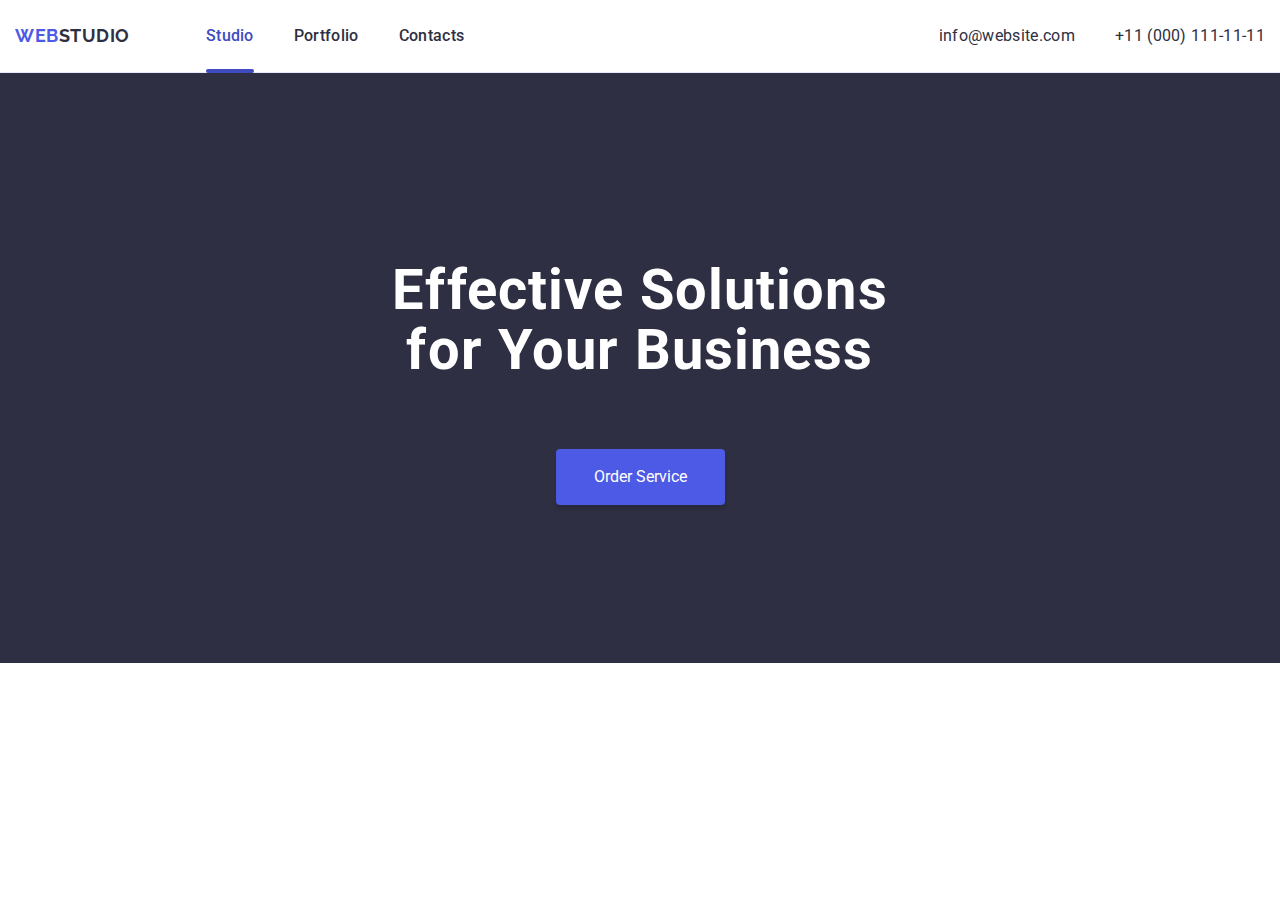
==== commit 8d7285ac: "12" ====
--- a/index.html
+++ b/index.html
@@ -9,6 +9,7 @@
 <link rel="preconnect" href="https://fonts.gstatic.com" crossorigin />
 <link href="https://fonts.googleapis.com/css2?family=Raleway:wght@700&family=Roboto:wght@400;500;700&display=swap" rel="stylesheet"/>
 <title>WEBSTUDI</title>
+<script src="./js/main.js"></script>
 </head>
 <body>
         <!-- Навігація -->
@@ -31,8 +32,8 @@
             </div>
             <div class="container mobeil-menu-conteiner">
                 <a class="web" href="./index.html">Web<span class="studio">Studio</span></a>
-            <button class="burger-btn" type="button">
-                <svg class="mobail burger" width="24" height="24">
+            <button class="burger-btn" id="burger-btn" type="button">
+                <svg class="mobail-burger" width="24" height="24">
                     <use href="./images/icons.svg#burger"></use>
                 </svg>
             </button>
@@ -45,19 +46,19 @@
                                     </svg>
                                 </button>
                                 <nav class="nav-menu-mobail">
-                                    <ul>
+                                    <ul class="nav-menu-mobail-list">
                                     <li><a class="mobail-menu-link" href="#">Studio</a></li>
                                     <li><a class="mobail-menu-link" href="#">Portfolio</a></li>
                                     <li><a class="mobail-menu-link" href="#">Contacts</a></li>
                                 </ul>
                                 </nav>
                                 <address class="mobail-adress">
-                                    <ul>
+                                    <ul class="mobail-adress-list">
                                         <li><a href="#" class="mobail-contact-link">info@website.com</a></li>
                                         <li><a href="#" class="mobail-contact-link">+11 (000) 111-11-11</a></li>
                                     </ul>
                                 </address>
-                                <ul class="footer-social-list">
+                                <ul class="mobail-social-list">
                                     <li class="footer-social-item">
                                       <a class="footer-social-link" href="https://www.instagram.com/">
                                         <svg class="footer-social-svg" width="24" height="24">
@@ -91,7 +92,7 @@
                         </div>
                 </div>
         </header>
-        <!--
+       
     <main>
       <section class="section_one">
         <div class="container">
@@ -99,7 +100,7 @@
             <button class="button" type="button">Order Service</button>
         </div>
 
-
+ <!--
     </section>
         <section class="section_two">
             <div class="container">
--- a/css/style.css
+++ b/css/style.css
@@ -55,7 +55,7 @@
     background-color: transparent;
 }
 .mobail-wapper{
-    position: fixed;
+  position: fixed;
   z-index: 10;
   top: 0;
   left: 0;
@@ -79,18 +79,55 @@
 .nav-menu-mobail{
     padding: 72px 16px 40px;
 }
+.nav-menu-mobail-list{
+    display: inline-flex;
+    flex-direction: column;
+    align-items: flex-start;
+    gap: 40px;
+}
+.nav-menu-mobail-list li:first-child a {
+ color: #404BBF;
+}
 .mobail-menu-link {
-    display: flex;
-    padding: 20px 0 0 0 ;
     font-weight: 700;
-font-size: 36px;
-line-height: 111%;
-letter-spacing: 0.02em;
-color: #2e2f42;
+    font-size: 36px;
+    line-height: 111%;
+    letter-spacing: 0.02em;
+    color: #2e2f42;
 }
 .mobail-adress {
+    font-weight: 500;
+    font-size: 20px;
+    line-height: 120%;
+    letter-spacing: 0.02em;
+    color: #434455;
+    margin-top: 125px;
+    padding-left: 16px;
+}
+.mobail-adress-list{
+    display: inline-flex;
+    flex-direction: column;
+    align-items: flex-start;
+    gap: 24px;
+}.mobail-adress-list li:first-child a{
+    color: #4D5AE5;
 }
 .mobail-contact-link {
+    font-family: Roboto;
+    font-size: 20px;
+    font-style: normal;
+    font-weight: 500;
+    line-height: 24px; /* 120% */
+    letter-spacing: 0.4px;
+    color: #434455;
+}
+.mobail-social-list{
+    margin-top: 48px;
+    padding-left: 16px;
+    padding-bottom: 40px;
+    display: inline-flex;
+    align-items: flex-start;
+    gap: 40px;
 }
 /* Hero section */
 .business{
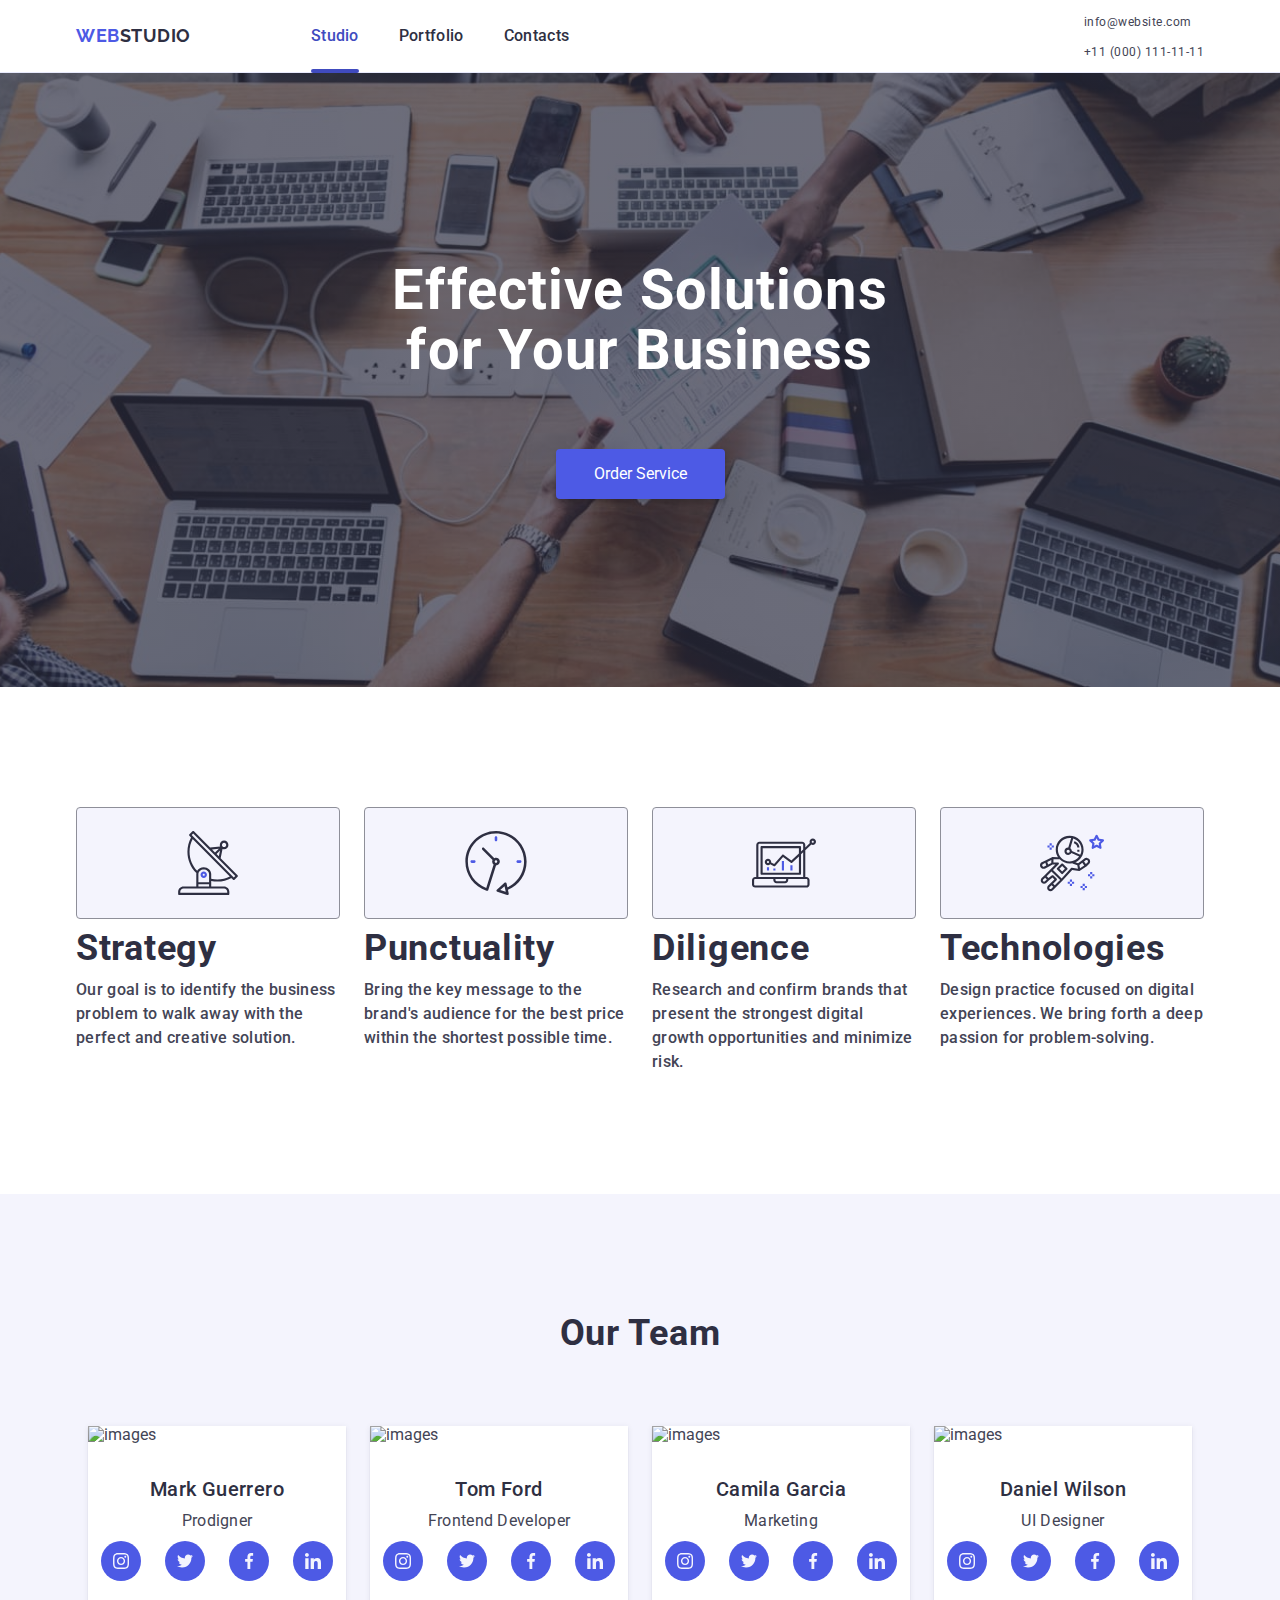
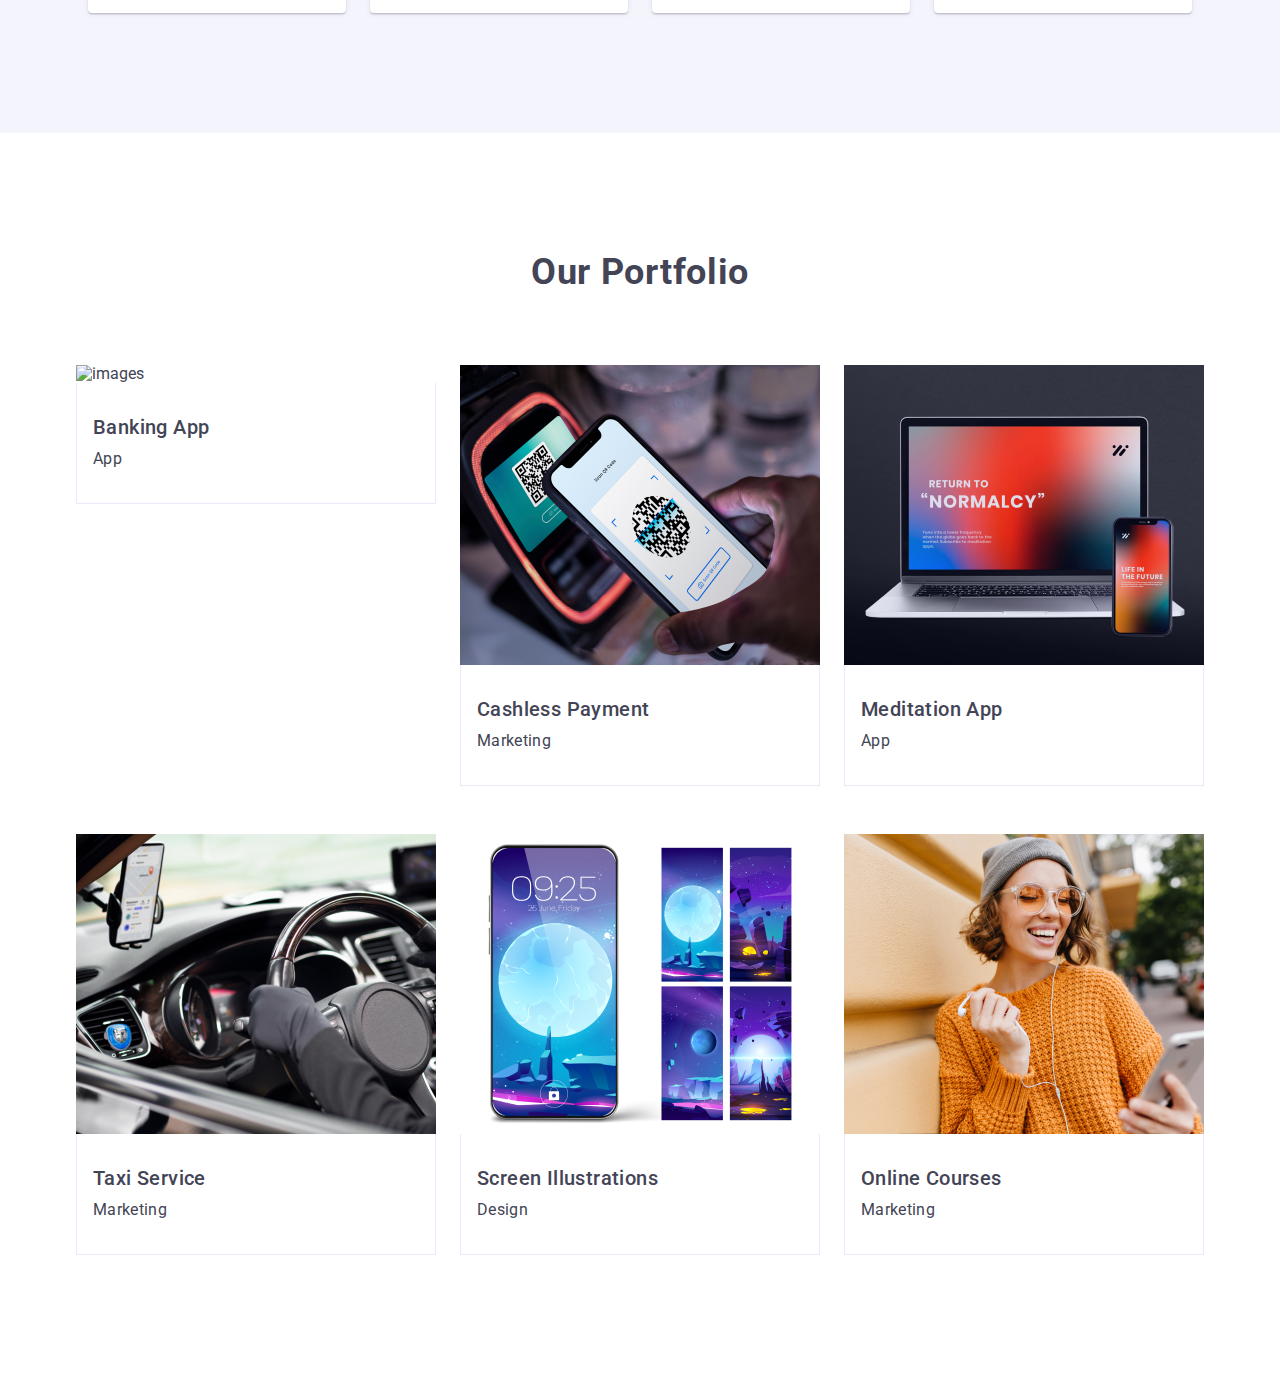
==== commit c4ae31f1: "123" ====
--- a/index.html
+++ b/index.html
@@ -96,11 +96,9 @@
     <main>
       <section class="section_one">
         <div class="container">
-            <h1 class="business">Effective Solutions for Your Business</h1>
+            <h1 class="hero-title">Effective Solutions for Your Business</h1>
             <button class="button" type="button">Order Service</button>
         </div>
-
- <!--
     </section>
         <section class="section_two">
             <div class="container">
@@ -145,6 +143,7 @@
         </ul>
     </div>
       </section>
+     
       <section class="section_three">
         <div class="container">
             <h2 class="our_team">Our Team</h2>
@@ -373,6 +372,7 @@
         </ul>
     </div>
 </section>
+<!--
     </main>
     <footer class="footer">
         <div class="container">
--- a/css/style.css
+++ b/css/style.css
@@ -12,6 +12,9 @@
 }
 ul{
    list-style: none; 
+   margin: 0;
+  padding: 0;
+   
 }
 a{
     text-decoration: none;
@@ -130,20 +133,35 @@
     gap: 40px;
 }
 /* Hero section */
-.business{
-    font-size: 56px;
-    line-height: 1.07;
-    letter-spacing: 0.02em;
+.section_one{
+    padding: 72px 0;
+    background-color: #2e2f42;
+    background-image: linear-gradient(
+	to bottom, 
+	rgba(46, 47, 66, 0.7), 
+	rgba(46, 47, 66, 0.7)
+	),
+	url(../images/hero/hero-mobile-bg.jpg);
+    background-repeat: no-repeat;
+    background-position: center;
+    background-size: cover;
+    max-width: 1440px;
+    margin: 0 auto;
+}
+.hero-title{
+    font-size: 36px;
+    line-height: 40px;
+    letter-spacing: 0.72px;
     color:  #ffffff;
-    max-width: 496px;
+    max-width: 216px;
     margin: 0 auto; 
     text-align: center; 
-    margin-bottom: 68.16px;
+    margin-bottom: 72px;
 }
 .button{
+    font-family: "Roboto", sans-serif;
     display: block;
-    width: 169px;
-    height: 56px;
+    padding: 16px 32px;
     box-shadow: 0 4px 4px 0 rgba(0, 0, 0, 0.15);
     background: #4d5ae5;
     border: none;
@@ -161,22 +179,7 @@
 .button:focus{
     background-color: #404BBF;
 }
-.section_one{
-    padding: 188px 0 188px;
-    background-color: #2e2f42;
-    height: 590px;
-    background-image: linear-gradient(
-	to bottom, 
-	rgba(46, 47, 66, 0.7), 
-	rgba(46, 47, 66, 0.7)
-	),
-	url(../images/background-image.jpg);
-    background-repeat: no-repeat;
-    background-position: center;
-    background-size: cover;
-    max-width: 1440px;
-    margin: 0 auto;
-}
+/* =============Section-two============ */
 .section_two{
     padding: 120px 0 120px;
 }
@@ -187,47 +190,44 @@
     position: absolute;
 }
 .list {
-    display: flex;
-    gap: 24px;
+    flex-direction: column;
+    display: flex;
+    gap: 72px;
     list-style-type: none;
     padding: 0;
 }
-.item{
-    flex: 1;
-}
+.strategy{
+    font-size: 36px;
+    font-weight: 700;
+    line-height: 1.2;
+    letter-spacing: 0.02em;
+    color: #2e2f42;
+    text-align: center;
+    margin-bottom: 8px;
+}
+.our_goal{
+    letter-spacing: 0.02em;
+    font-weight: 500;
+    line-height: 1.5;
+}
+/* ======================Section_theree============= */
 .section_three{
     background-color: #F4F4FD;
-    padding: 120px 0 120px;
-}
-.strategy{
-    font-weight: 500;
-    font-size: 20px;
-    line-height: 1.2;
-    letter-spacing: 0.02em;
-    color: #2e2f42;
-    margin-bottom: 8px;
-}
-.our_goal{
-    font-size: 16px;
-    line-height: 1.5;
-    letter-spacing: 0.02em;
-    color: #434455;
-    border-radius: 0px 0px 4px 4px;
-}
-.section_three{
-    background-color: #F4F4FD;
-    padding: 120px 0;
+    padding: 92px 0;
 }
 .our_team{
     margin-bottom: 72px;
 }
 .team {
     display: flex;
-    gap: 24px;
+    justify-content: center;
+    flex-direction: column;
+    gap: 72px;
+    width: calc(100% - 24px);
+    margin: 0 auto;
 }
 .list-team{
     background-color: #FFFFFF;
-    width: calc((100% - 72px) / 4);
     border-radius: 0px 0px 4px 4px;
     box-shadow: 0px 1px 6px rgba(46, 47, 66, 0.08), 0px 1px 1px rgba(46, 47, 66, 0.16), 0px 2px 1px rgba(46, 47, 66, 0.08);
 }
@@ -282,15 +282,7 @@
     background-color: #404bbf;
 }
 .icon-bg{
-    border: 1px solid #8e8f99;
-    border-radius: 4px;
-    width: 264px;
-    height: 112px;
-    background: #f4f4fd;
-    margin-bottom: 8px;
-    display: flex;
-    justify-content: center;
-    align-items: center;
+    display: none;
 }
 .our_team{
     font-size: 36px;
@@ -716,8 +708,6 @@
     border: none;
     fill: #f4f4fd;
   }
-.checked-svg {
-}
 .modal-form-privacypolicy-link {
     font-size: 12px;
   line-height: 1.33;
@@ -754,15 +744,24 @@
     body {
         overflow-x: hidden;
     }
+    .section_one{
+        background-image: linear-gradient(to bottom, rgba(46, 47, 66, 0.7), rgba(46, 47, 66, 0.7)),
+      url("../images/hero/hero-mobile-bg@2x.jpg");
+    }
 }
 /* Для екранів шириною 768px і більше */
 @media (min-width: 768px) {
     .container-head{
         display: flex;
+        align-items: center;
+    }
+    .web{
+        margin-right: 120px;
     }
     .container{
-        padding: 0 15px 0 15px;
-        min-width: 288px;
+        max-width: 768px;
+        padding: 0 16px;
+        margin: 0 auto;
     }
     .nav {
         align-items: center; 
@@ -788,12 +787,13 @@
         
     }
     .nav-link{
+        font-weight: 500;
+        letter-spacing: 0.02em;
         color: #2e2f42;
-        display: block;
-        padding: 24px 0 24px;
+        padding: 24px 0;
+        display: inline-block;
         position: relative;
         transition: color 250ms cubic-bezier(0.4, 0, 0.2, 1);
-        
     }
     .nav-link.main{
         color: #404bbf;
@@ -807,24 +807,21 @@
     }
     .address{
         display: block;
-        gap: 40px;
+        font-style: normal;
         margin-left: auto;
     }
     .ul-contacts {
-        align-items: center; 
-        gap: 40px;
         display: flex;
-        font-size: 16px;
-        line-height: 150%;
-        letter-spacing: 0.02em;
-        font-weight: 400;
-        font-style: normal;
+        flex-direction: column;
+        gap: 12px;
     }
     .contact-link{
-        display: block;
-        color: #2e2f42;
-        font-weight: 400;
-        padding: 24px 0 24px;
+        font-size: 12px;
+        line-height: 1.17;
+        letter-spacing: 0.04em;
+        color: #434455;
+        padding: 0;
+        display: inline-block;
         transition: color 250ms cubic-bezier(0.4, 0, 0.2, 1);
     }
     .ul-contacts li:last-child {
@@ -841,10 +838,78 @@
     }
     .mobeil-menu-conteiner{
         display: none;
-    }
-}
+    }.section_one{
+        padding: 188px 0 188px;
+        background-image: linear-gradient(to bottom, rgba(46, 47, 66, 0.7), rgba(46, 47, 66, 0.7)),
+      url("../images/hero/hero-tablet-bg.jpg");
+
+    }
+    .hero-title{
+        font-size: 56px; 
+        line-height: 1.07;
+        letter-spacing: 0.02em;
+        margin-bottom: 68px;
+        max-width: 496px;
+    }
+    .list{
+        flex-direction: row;
+        flex-wrap: wrap;
+        gap: 72px 24px;
+    }
+    .strategy{
+        text-align: left;
+    }
+    .item{
+        width: calc((100% - 24px) / 2);
+    }
+    .list-team{
+        width: calc((100% - 186px) / 2);
+    }
+    .team{
+        flex-direction: row;
+        flex-wrap: wrap;
+        gap: 64px 24px;
+    }
+} 
 
 /* Для екранів шириною 1158px і більше */
 @media (min-width: 1158px) {
-    
+    .item{
+        width: calc((100% - 72px) / 4);
+    }
+    .section_one{
+        background-image: linear-gradient(to bottom, rgba(46, 47, 66, 0.7), rgba(46, 47, 66, 0.7)),
+      url("../images/hero/hero-desctop-bg.jpg");
+      padding: 188px 0;
+   
+    }
+    .list{
+        flex-direction: row;
+        gap: 24px;
+    }
+    .icon-bg{
+        border: 1px solid #8e8f99;
+    border-radius: 4px;
+    width: 264px;
+    height: 112px;
+    background: #f4f4fd;
+    margin-bottom: 8px;
+    display: flex;
+    justify-content: center;
+    align-items: center;
+    }
+    .container{
+        max-width: 1158px;
+        padding: 0 15px;
+        margin: 0 auto
+    }
+    .section_three{
+        padding: 120px 0;
+    }
+    .team{
+        gap:24px;
+    }
+    .list-team{
+        width: calc((100% - 72px) / 4);
+    }
 }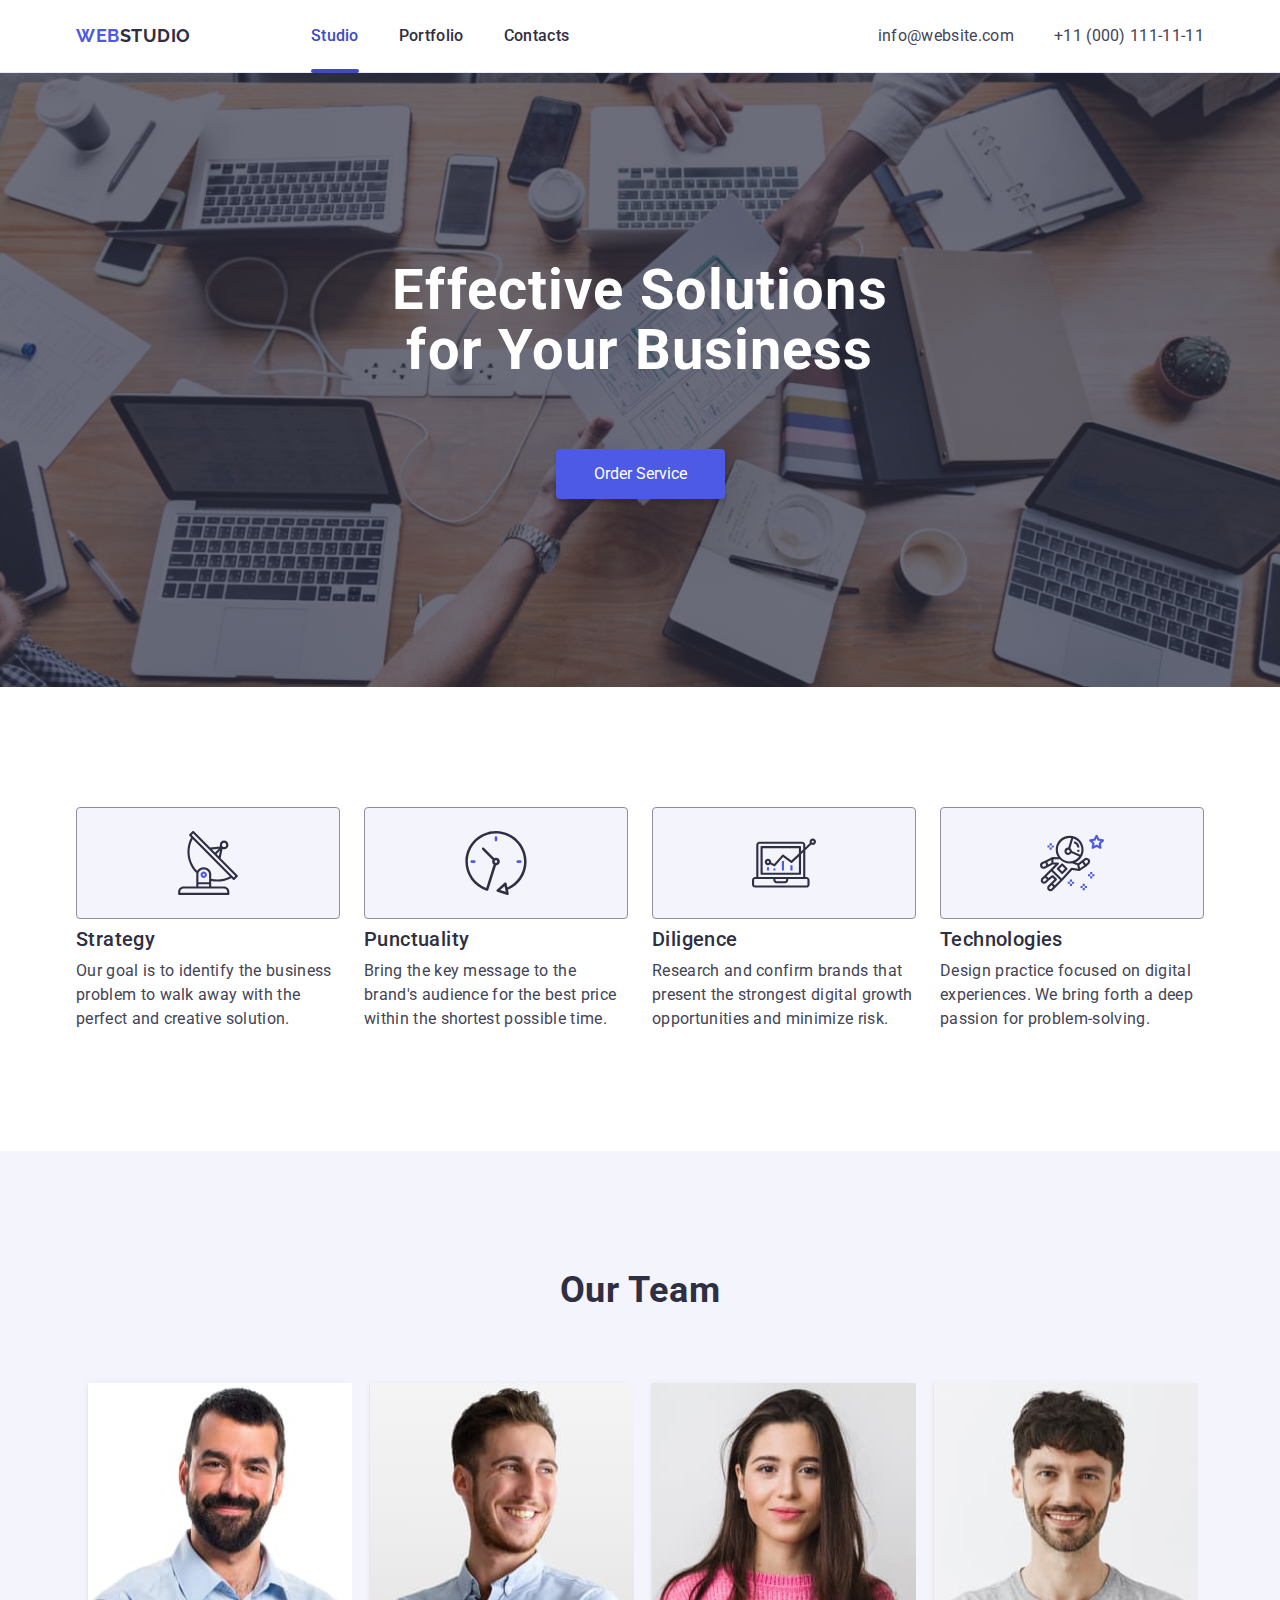
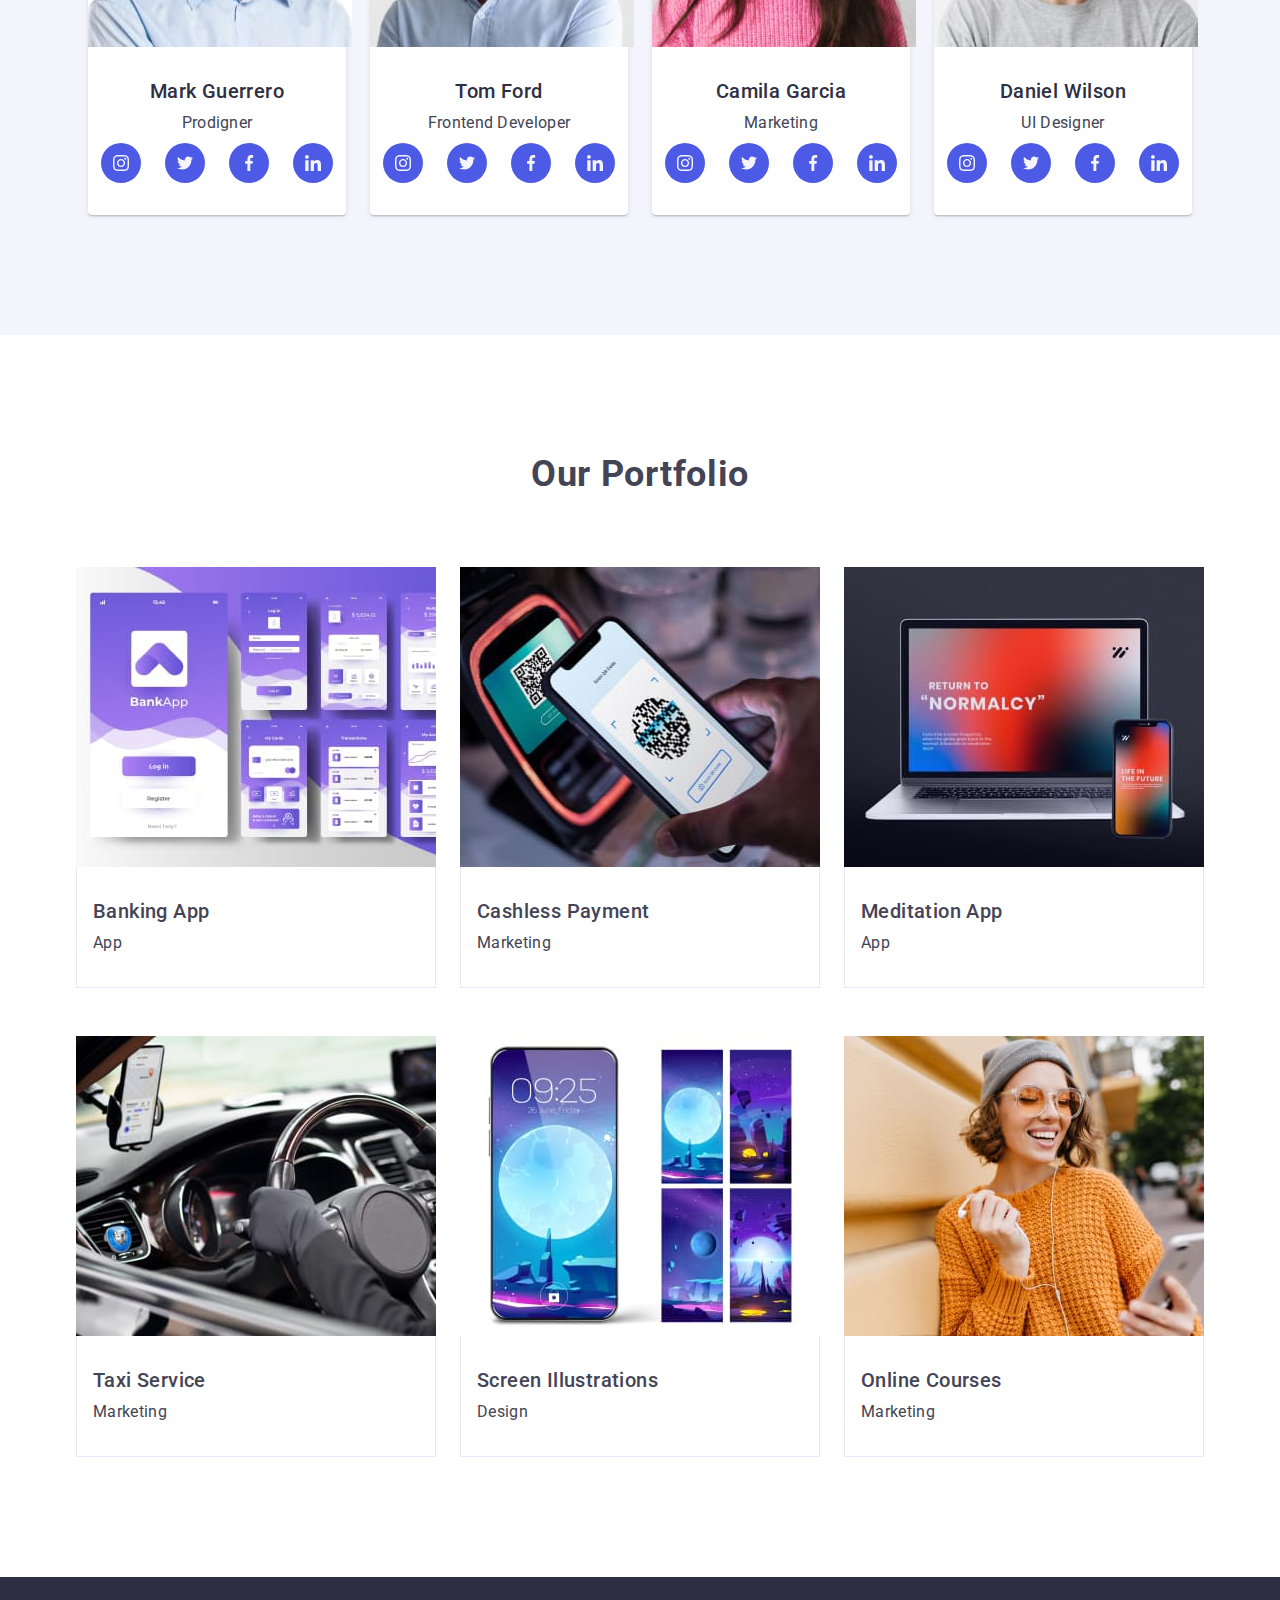
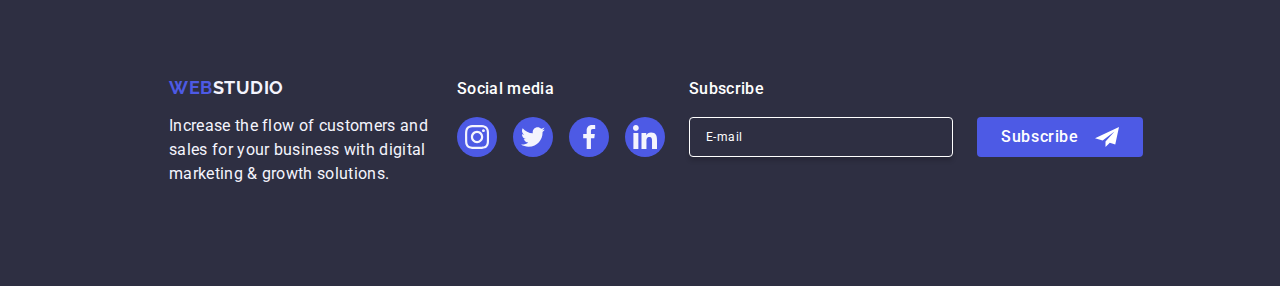
==== commit a89082ba: "adaptiv" ====
--- a/index.html
+++ b/index.html
@@ -149,7 +149,40 @@
             <h2 class="our_team">Our Team</h2>
             <ul class="team">
                 <li class="list-team">
-                        <img src="./images/mark.jpg" alt="images">
+                    <picture>
+                        <sourse
+                          srcset="./images/team/employee-descktop-01.jpg 1x, ./images/team/employee-descktop-01@2x.jpg 2x"
+                          type="image/jpg"
+                          media="(min-width:  1158px)"
+                          width="264"
+                          height="264"
+                        >
+                        </sourse>
+                        <sourse
+                          srcset="./images/team/employee-tablet-01.jpg 1x, ./images/team/employee-tablet-01@2x.jpg 2x"
+                          type="image/jpg"
+                          media="(min-width:  768px)"
+                          width="264"
+                          height="264"
+                        >
+                        </sourse>
+                        <sourse
+                          srcset="./images/team/employee-mobile-01.jpg 1x, ./images/team/employee-mobile-01@2x.jpg 2x"
+                          type="image/jpg"
+                          media="(min-width:  320px)"
+                          width="264"
+                          height="264"
+                        >
+                        </sourse>
+                        <img
+                          class="team-list--img"
+                          src="./images/team/employee-descktop-01.jpg"
+                          srcset="./images/team/employee-descktop-01.jpg 1x, ./images/team/employee-descktop-01@2x.jpg 2x"
+                          alt="Employee number one"
+                          width="264"
+                          height="264"
+                        />
+                      </picture>
                         <div class="employee-info">
                         <h3 class="employee-name">Mark Guerrero</h3>
                         <p class="employee-role">Prodigner</p>
@@ -186,7 +219,40 @@
                     </div>
                 </li>
                 <li class="list-team">
-                        <img src="./images/tom.jpg" alt="images">
+                    <picture>
+                        <sourse
+                          srcset="./images/team/employee-descktop-02.jpg 1x, ./images/team/employee-descktop-02@2x.jpg 2x"
+                          type="image/jpg"
+                          media="(min-width: 1158px)"
+                          width="264"
+                          height="264"
+                        >
+                        </sourse>
+                        <sourse
+                          srcset="./images/team/employee-tablet-02.jpg 1x, ./images/team/employee-tablet-02@2x.jpg 2x"
+                          type="image/jpg"
+                          media="(min-width: 768px)"
+                          width="264"
+                          height="264"
+                        >
+                        </sourse>
+                        <sourse
+                          srcset="./images/team/employee-mobile-02.jpg 1x, ./images/team/employee-mobile-02@2x.jpg 2x"
+                          type="image/jpg"
+                          media="(min-width: 320px)"
+                          width="264"
+                          height="264"
+                        >
+                        </sourse>
+                        <img
+                          class="team-list--img"
+                          src="./images/team/employee-descktop-02.jpg"
+                          srcset="./images/team/employee-descktop-02.jpg 1x, ./images/team/employee-descktop-02@2x.jpg 2x"
+                          alt="Employee number two"
+                          width="264"
+                          height="264"
+                        />
+                      </picture>
                         <div class="employee-info">
                         <h3 class="employee-name">Tom Ford</h3>
                         <p class="employee-role">Frontend Developer</p>
@@ -223,7 +289,39 @@
                     </div>
                 </li>
                 <li class="list-team">
-                        <img src="./images/camila.jpg" alt="images">
+                    <picture>
+                        <sourse
+                          srcset="./images/team/employee-descktop-03.jpg 1x, ./images/team/employee-descktop-03@2x.jpg 2x"
+                          type="image/jpg"
+                          media="(min-width: 1158px)"
+                          width="264"
+                          height="264"
+                        >
+                        </sourse>
+                        <sourse
+                          srcset="./images/team/employee-tablet-03.jpg 1x, ./images/team/employee-tablet-03@2x.jpg 2x"
+                          type="image/jpg"
+                          media="(min-width: 768px)"
+                          width="264"
+                          height="264"
+                        >
+                        </sourse>
+                        <sourse
+                          srcset="./images/team/employee-mobile-03.jpg 1x, ./images/team/employee-mobile-03@2x.jpg 2x"
+                          type="image/jpg"
+                          media="(min-width: 320px)"
+                          width="264"
+                          height="264"
+                        >
+                        </sourse>
+                        <img
+                          class="team-list--img"
+                          src="./images/team/employee-descktop-03.jpg"
+                          srcset="./images/team/employee-descktop-03.jpg 1x, ./images/team/employee-descktop-03@2x.jpg 2x"
+                          alt="Employee number three"
+                          width="264"
+                          height="264"
+                        />
                         <div class="employee-info">
                         <h3 class="employee-name">Camila Garcia</h3>
                         <p class="employee-role">Marketing</p>
@@ -260,7 +358,40 @@
                     </div>
                 </li>
                 <li class="list-team">
-                        <img src="./images/Daniel.jpg" alt="images">
+                    <picture>
+                        <sourse
+                          srcset="./images/team/employee-descktop-04.jpg 1x, ./images/team/employee-descktop-04@2x.jpg 2x"
+                          type="image/jpg"
+                          media="(min-width: 1158px)"
+                          width="264"
+                          height="264"
+                        >
+                        </sourse>
+                        <sourse
+                          srcset="./images/team/employee-tablet-04.jpg 1x, ./images/team/employee-tablet-04@2x.jpg 2x"
+                          type="image/jpg"
+                          media="(min-width: 768px)"
+                          width="264"
+                          height="264"
+                        >
+                        </sourse>
+                        <sourse
+                          srcset="./images/team/employee-mobile-04.jpg 1x, ./images/team/employee-mobile-04@2x.jpg 2x"
+                          type="image/jpg"
+                          media="(min-width: 320px)"
+                          width="264"
+                          height="264"
+                        >
+                        </sourse>
+                        <img
+                          class="team-list--img"
+                          src="./images/team/employee-descktop-04.jpg"
+                          srcset="./images/team/employee-descktop-04.jpg 1x, ./images/team/employee-descktop-04@2x.jpg 2x"
+                          alt="Employee number four"
+                          width="264"
+                          height="264"
+                        />
+                      </picture>
                         <div class="employee-info">
                         <h3 class="employee-name">Daniel Wilson</h3>
                         <p class="employee-role">UI Designer</p>
@@ -305,7 +436,42 @@
         <ul class="portfolio_list">
             <li class="portfolio_item">
                 <div class="portfolio-box">
-                <img src="./images/img.jpg" alt="images">
+                    <sourse
+                    srcset="./images/portfolio/portfolio-desctop-01.jpg 1x, ./images/portfolio/portfolio-desctop-01@2x.jpg 2x"
+                    type="image/jpg"
+                    media="(min-width: 1158px)"
+                    width="360"
+                    height="300"
+                  >
+                  </sourse>
+                  <sourse
+                    srcset="./images/portfolio/portfolio-tablet-01.jpg 1x, ./images/portfolio/portfolio-tablet-01@2x.jpg 2x"
+                    type="image/jpg"
+                    media="(min-width: 768px)"
+                    width="356"
+                    height="300"
+                  >
+                  </sourse>
+                  <sourse
+                    srcset="./images/portfolio/portfolio-mobile-01.jpg 1x, ./images/portfolio/portfolio-mobile-01@2x.jpg 2x"
+                    type="image/jpg"
+                    media="(min-width: 320px)"
+                    width="288"
+                    height="280"
+                  >
+                  </sourse>
+                  <img
+                    class="portfolio-list--img"
+                    src="./images/portfolio/portfolio-desctop-01.jpg"
+                    srcset="
+                      ./images/portfolio/portfolio-desctop-01.jpg    1x,
+                      ./images/portfolio/portfolio-desctop-01@2x.jpg 2x
+                    "
+                    alt="Employee number one"
+                    width="360"
+                    height="300"
+                  />
+                </picture>
                 <p class="portfolop-box-text">14 Stylish and User-Friendly App Design Concepts · Task Manager App · Calorie Tracker App · Exotic Fruit Ecommerce App · Cloud Storage App
                 </p>
                 </div>
@@ -316,7 +482,43 @@
             </li>
             <li class="portfolio_item">
                 <div class="portfolio-box">
-                <img src="./images/CashlessPayment.jpg" alt="images">
+                    <picture>
+                        <sourse
+                          srcset="./images/portfolio/portfolio-desctop-02.jpg 1x, ./images/portfolio/portfolio-desctop-02@2x.jpg 2x"
+                          type="image/jpg"
+                          media="(min-width: 1158px)"
+                          width="360"
+                          height="300"
+                        >
+                        </sourse>
+                        <sourse
+                          srcset="./images/portfolio/portfolio-tablet-02.jpg 1x, ./images/portfolio/portfolio-tablet-02@2x.jpg 2x"
+                          type="image/jpg"
+                          media="(min-width: 768px)"
+                          width="356"
+                          height="300"
+                        >
+                        </sourse>
+                        <sourse
+                          srcset="./images/portfolio/portfolio-mobile-02.jpg 1x, ./images/portfolio/portfolio-mobile-02@2x.jpg 2x"
+                          type="image/jpg"
+                          media="(min-width: 320px)"
+                          width="288"
+                          height="280"
+                        >
+                        </sourse>
+                        <img
+                          class="portfolio-list--img"
+                          src="./images/portfolio/portfolio-desctop-02.jpg"
+                          srcset="
+                            ./images/portfolio/portfolio-desctop-02.jpg    1x,
+                            ./images/portfolio/portfolio-desctop-02@2x.jpg 2x
+                          "
+                          alt="Employee number one"
+                          width="360"
+                          height="300"
+                        />
+                      </picture>
                 <p class="portfolop-box-text">14 Stylish and User-Friendly App Design Concepts · Task Manager App · Calorie Tracker App · Exotic Fruit Ecommerce App · Cloud Storage App
                 </p>
                 </div>
@@ -327,7 +529,43 @@
             </li>
             <li class="portfolio_item">
                 <div class="portfolio-box">
-                <img src="./images/MeditationApp.jpg" alt="images">
+                    <picture>
+                        <sourse
+                          srcset="./images/portfolio/portfolio-desctop-03.jpg 1x, ./images/portfolio/portfolio-desctop-03@2x.jpg 2x"
+                          type="image/jpg"
+                          media="(min-width: 1158px)"
+                          width="360"
+                          height="300"
+                        >
+                        </sourse>
+                        <sourse
+                          srcset="./images/portfolio/portfolio-tablet-03.jpg 1x, ./images/portfolio/portfolio-tablet-03@2x.jpg 2x"
+                          type="image/jpg"
+                          media="(min-width: 768px)"
+                          width="356"
+                          height="300"
+                        >
+                        </sourse>
+                        <sourse
+                          srcset="./images/portfolio/portfolio-mobile-03.jpg 1x, ./images/portfolio/portfolio-mobile-03@2x.jpg 2x"
+                          type="image/jpg"
+                          media="(min-width: 320px)"
+                          width="288"
+                          height="280"
+                        >
+                        </sourse>
+                        <img
+                          class="portfolio-list--img"
+                          src="./images/portfolio/portfolio-desctop-03.jpg"
+                          srcset="
+                            ./images/portfolio/portfolio-desctop-03.jpg    1x,
+                            ./images/portfolio/portfolio-desctop-03@2x.jpg 2x
+                          "
+                          alt="Employee number one"
+                          width="360"
+                          height="300"
+                        />
+                      </picture>
                 <p class="portfolop-box-text">14 Stylish and User-Friendly App Design Concepts · Task Manager App · Calorie Tracker App · Exotic Fruit Ecommerce App · Cloud Storage App
                 </p>
                 </div>
@@ -338,7 +576,43 @@
             </li>
             <li class="portfolio_item">
                 <div class="portfolio-box">
-                <img src="./images/imTaxiService.jpg" alt="images">
+                    <picture>
+                        <sourse
+                          srcset="./images/portfolio/portfolio-desctop-04.jpg 1x, ./images/portfolio/portfolio-desctop-04@2x.jpg 2x"
+                          type="image/jpg"
+                          media="(min-width: 1158px)"
+                          width="360"
+                          height="300"
+                        >
+                        </sourse>
+                        <sourse
+                          srcset="./images/portfolio/portfolio-tablet-04.jpg 1x, ./images/portfolio/portfolio-tablet-04@2x.jpg 2x"
+                          type="image/jpg"
+                          media="(min-width: 768px)"
+                          width="356"
+                          height="300"
+                        >
+                        </sourse>
+                        <sourse
+                          srcset="./images/portfolio/portfolio-mobile-04.jpg 1x, ./images/portfolio/portfolio-mobile-04@2x.jpg 2x"
+                          type="image/jpg"
+                          media="(min-width: 320px)"
+                          width="288"
+                          height="280"
+                        >
+                        </sourse>
+                        <img
+                          class="portfolio-list--img"
+                          src="./images/portfolio/portfolio-desctop-04.jpg"
+                          srcset="
+                            ./images/portfolio/portfolio-desctop-04.jpg    1x,
+                            ./images/portfolio/portfolio-desctop-04@2x.jpg 2x
+                          "
+                          alt="Employee number one"
+                          width="360"
+                          height="300"
+                        />
+                      </picture>
                 <p class="portfolop-box-text">14 Stylish and User-Friendly App Design Concepts · Task Manager App · Calorie Tracker App · Exotic Fruit Ecommerce App · Cloud Storage App
                 </p>
                 </div>
@@ -349,7 +623,42 @@
             </li>
             <li class="portfolio_item">
                 <div class="portfolio-box">
-                <img src="./images/ScreenIllustrations.jpg" alt="images">
+                    <sourse
+                    srcset="./images/portfolio/portfolio-desctop-05.jpg 1x, ./images/portfolio/portfolio-desctop-05@2x.jpg 2x"
+                    type="image/jpg"
+                    media="(min-width: 1158px)"
+                    width="360"
+                    height="300"
+                  >
+                  </sourse>
+                  <sourse
+                    srcset="./images/portfolio/portfolio-tablet-05.jpg 1x, ./images/portfolio/portfolio-tablet-05@2x.jpg 2x"
+                    type="image/jpg"
+                    media="(min-width: 768px)"
+                    width="356"
+                    height="300"
+                  >
+                  </sourse>
+                  <sourse
+                    srcset="./images/portfolio/portfolio-mobile-05.jpg 1x, ./images/portfolio/portfolio-mobile-05@2x.jpg 2x"
+                    type="image/jpg"
+                    media="(min-width: 320px)"
+                    width="288"
+                    height="280"
+                  >
+                  </sourse>
+                  <img
+                    class="portfolio-list--img"
+                    src="./images/portfolio/portfolio-desctop-05.jpg"
+                    srcset="
+                      ./images/portfolio/portfolio-desctop-05.jpg    1x,
+                      ./images/portfolio/portfolio-desctop-05@2x.jpg 2x
+                    "
+                    alt="Employee number one"
+                    width="360"
+                    height="300"
+                  />
+                </picture>
                 <p class="portfolop-box-text">14 Stylish and User-Friendly App Design Concepts · Task Manager App · Calorie Tracker App · Exotic Fruit Ecommerce App · Cloud Storage App
                 </p>
                 </div>
@@ -360,7 +669,43 @@
             </li>
             <li class="portfolio_item">
                 <div class="portfolio-box">
-                <img src="./images/OnlineCourses.jpg" alt="images">
+                    <picture>
+                        <sourse
+                          srcset="./images/portfolio/portfolio-desctop-06.jpg 1x, ./images/portfolio/portfolio-desctop-06@2x.jpg 2x"
+                          type="image/jpg"
+                          media="(min-width: 1158px)"
+                          width="360"
+                          height="300"
+                        >
+                        </sourse>
+                        <sourse
+                          srcset="./images/portfolio/portfolio-tablet-06.jpg 1x, ./images/portfolio/portfolio-tablet-06@2x.jpg 2x"
+                          type="image/jpg"
+                          media="(min-width: 768px)"
+                          width="356"
+                          height="300"
+                        >
+                        </sourse>
+                        <sourse
+                          srcset="./images/portfolio/portfolio-mobile-06.jpg 1x, ./images/portfolio/portfolio-mobile-06@2x.jpg 2x"
+                          type="image/jpg"
+                          media="(min-width: 320px)"
+                          width="288"
+                          height="280"
+                        >
+                        </sourse>
+                        <img
+                          class="portfolio-list--img"
+                          src="./images/portfolio/portfolio-desctop-06.jpg"
+                          srcset="
+                            ./images/portfolio/portfolio-desctop-06.jpg    1x,
+                            ./images/portfolio/portfolio-desctop-06@2x.jpg 2x
+                          "
+                          alt="Employee number one"
+                          width="360"
+                          height="300"
+                        />
+                      </picture>
                 <p class="portfolop-box-text">14 Stylish and User-Friendly App Design Concepts · Task Manager App · Calorie Tracker App · Exotic Fruit Ecommerce App · Cloud Storage App
                 </p>
                 </div>
@@ -372,7 +717,6 @@
         </ul>
     </div>
 </section>
-<!--
     </main>
     <footer class="footer">
         <div class="container">
--- a/css/style.css
+++ b/css/style.css
@@ -297,17 +297,15 @@
     line-height: 1.5;
     letter-spacing: 0.02em;
 }
-.footer{
-    background-color: #2e2f42;
-}
-.last{
-    line-height: 1.5;
-    color: #F4F4FD;
-    letter-spacing: 0.02em;
-}
+/* ==================Section-four================ */
 .section_four{
     background-color: #FFFFFF;
-    padding: 120px 0 120px 0;
+    padding: 96px 0;
+}
+.last{
+    line-height: 1.5;
+    color: #F4F4FD;
+    letter-spacing: 0.02em;
 }
 .portfolio-box{
     position: relative;
@@ -318,7 +316,6 @@
     letter-spacing: 0.02em;
     color: #f4f4fd;
     padding: 40px 32px;
-    width: 360px;
     height: 300px;
     position: absolute;
     top: 0;
@@ -339,18 +336,19 @@
     text-align: center;
 }
 
-.portfolio_list {
-    display: flex;
+
+.portfolio_list{
+    display: flex;
+    justify-content: center;
+    flex-direction: column;
     flex-wrap: wrap;
-    column-gap: 24px;
-    row-gap: 48px;
-}
-
+    gap: 48px;
+}
 .portfolio_item {
-    width: calc((100% - 48px) / 3);
     border-radius: 0px 0px 4px 4px;
     transition: box-shadow 250ms cubic-bezier(0.4, 0, 0.2, 1);
     cursor: pointer;
+    width: 288px;
 }
 .portfolio_item:hover{
     box-shadow:
@@ -389,10 +387,9 @@
   }
   .footer .container {
     display: flex;
-    align-items: baseline;
-  }
-  .footer-cont {
-    margin-right: 120px;
+    flex-direction: column;
+    gap: 72px;
+    text-align: center;
   }
   .footer-logo {
     font-family: "Raleway", sans-serif;
@@ -415,6 +412,7 @@
     line-height: 1.5;
     letter-spacing: 0.02em;
     color: #f4f4fd;
+    text-align: left;
   }
   .footer-social-title {
     font-size: 16px;
@@ -427,6 +425,7 @@
   .footer-social-list {
     display: flex;
     gap: 16px;
+    justify-content: center;
   }
   .footer-social-item {
     width: 40px;
@@ -451,9 +450,6 @@
   .footer-social-svg {
     fill: #f4f4fd;
   }
-  .footer-form-box{
-    margin-left: 80px;
-  }
   .footer-form-title {
     font-size: 16px;
     line-height: 1.5;
@@ -464,8 +460,9 @@
   }
   .footer-form {
     display: flex;
+    flex-direction: column;
     align-items: center;
-    gap: 24px;
+    gap: 16px;
   }
   .footer-form-input {
     width: 264px;
@@ -743,10 +740,12 @@
 @media (max-width: 320px) {
     body {
         overflow-x: hidden;
-    }
+}
+}
+@media screen and (min-width: 320px) and (min-resolution: 192dpi){
     .section_one{
         background-image: linear-gradient(to bottom, rgba(46, 47, 66, 0.7), rgba(46, 47, 66, 0.7)),
-      url("../images/hero/hero-mobile-bg@2x.jpg");
+        url(../images/hero/hero-mobile-bg@2x.jpg);
     }
 }
 /* Для екранів шириною 768px і більше */
@@ -870,10 +869,45 @@
         flex-wrap: wrap;
         gap: 64px 24px;
     }
-} 
+    .portfolio_list{
+        flex-direction: row;
+        gap: 72px 24px;
+    }
+    .portfolio_item{
+        width: calc((100% - 24px) / 2);
+    }
+    .footer .container{
+        flex-direction: row;
+        flex-wrap: wrap;
+        gap: 72px 24px;
+        padding-left: 108px;
+        text-align: left;
+    }
+    .footer-form{
+        display: flex;
+        flex-direction: row;
+        gap: 24px;
+    }
+}
 
+@media screen and (min-width: 768px) and (min-resolution: 192dpi){
+    .section_one{
+        background-image: linear-gradient(to bottom, rgba(46, 47, 66, 0.7), rgba(46, 47, 66, 0.7)),
+        url(../images/hero/hero-tablet-bg@2x.jpg);
+    }
+}
 /* Для екранів шириною 1158px і більше */
 @media (min-width: 1158px) {
+    .ul-contacts{
+        flex-direction: row;
+        gap: 40px;
+    }
+    .contact-link{
+        font-size: 16px;
+        line-height: 1.5;
+        letter-spacing: 0.02em;
+        padding: 24px 0;
+    }
     .item{
         width: calc((100% - 72px) / 4);
     }
@@ -882,6 +916,13 @@
       url("../images/hero/hero-desctop-bg.jpg");
       padding: 188px 0;
    
+    }
+    .strategy{
+        font-size: 20px;
+        font-weight: 500;
+    }
+    .our_goal{
+        font-weight: 400;
     }
     .list{
         flex-direction: row;
@@ -912,4 +953,22 @@
     .list-team{
         width: calc((100% - 72px) / 4);
     }
+    .section_four{
+        padding: 120px 0 120px 0;
+    }
+    .portfolio_list {
+        display: flex;
+        flex-wrap: wrap;
+        column-gap: 24px;
+        row-gap: 48px;
+    }
+    .portfolio_item{
+        width: calc((100% - 48px) / 3);
+    }
+}
+@media screen and (min-width: 1158px) and (min-resolution: 192dpi){
+    .section_one{
+        background-image: linear-gradient(to bottom, rgba(46, 47, 66, 0.7), rgba(46, 47, 66, 0.7)),
+        url(../images/hero/hero-desctop-bg@2x.jpg);
+    }
 }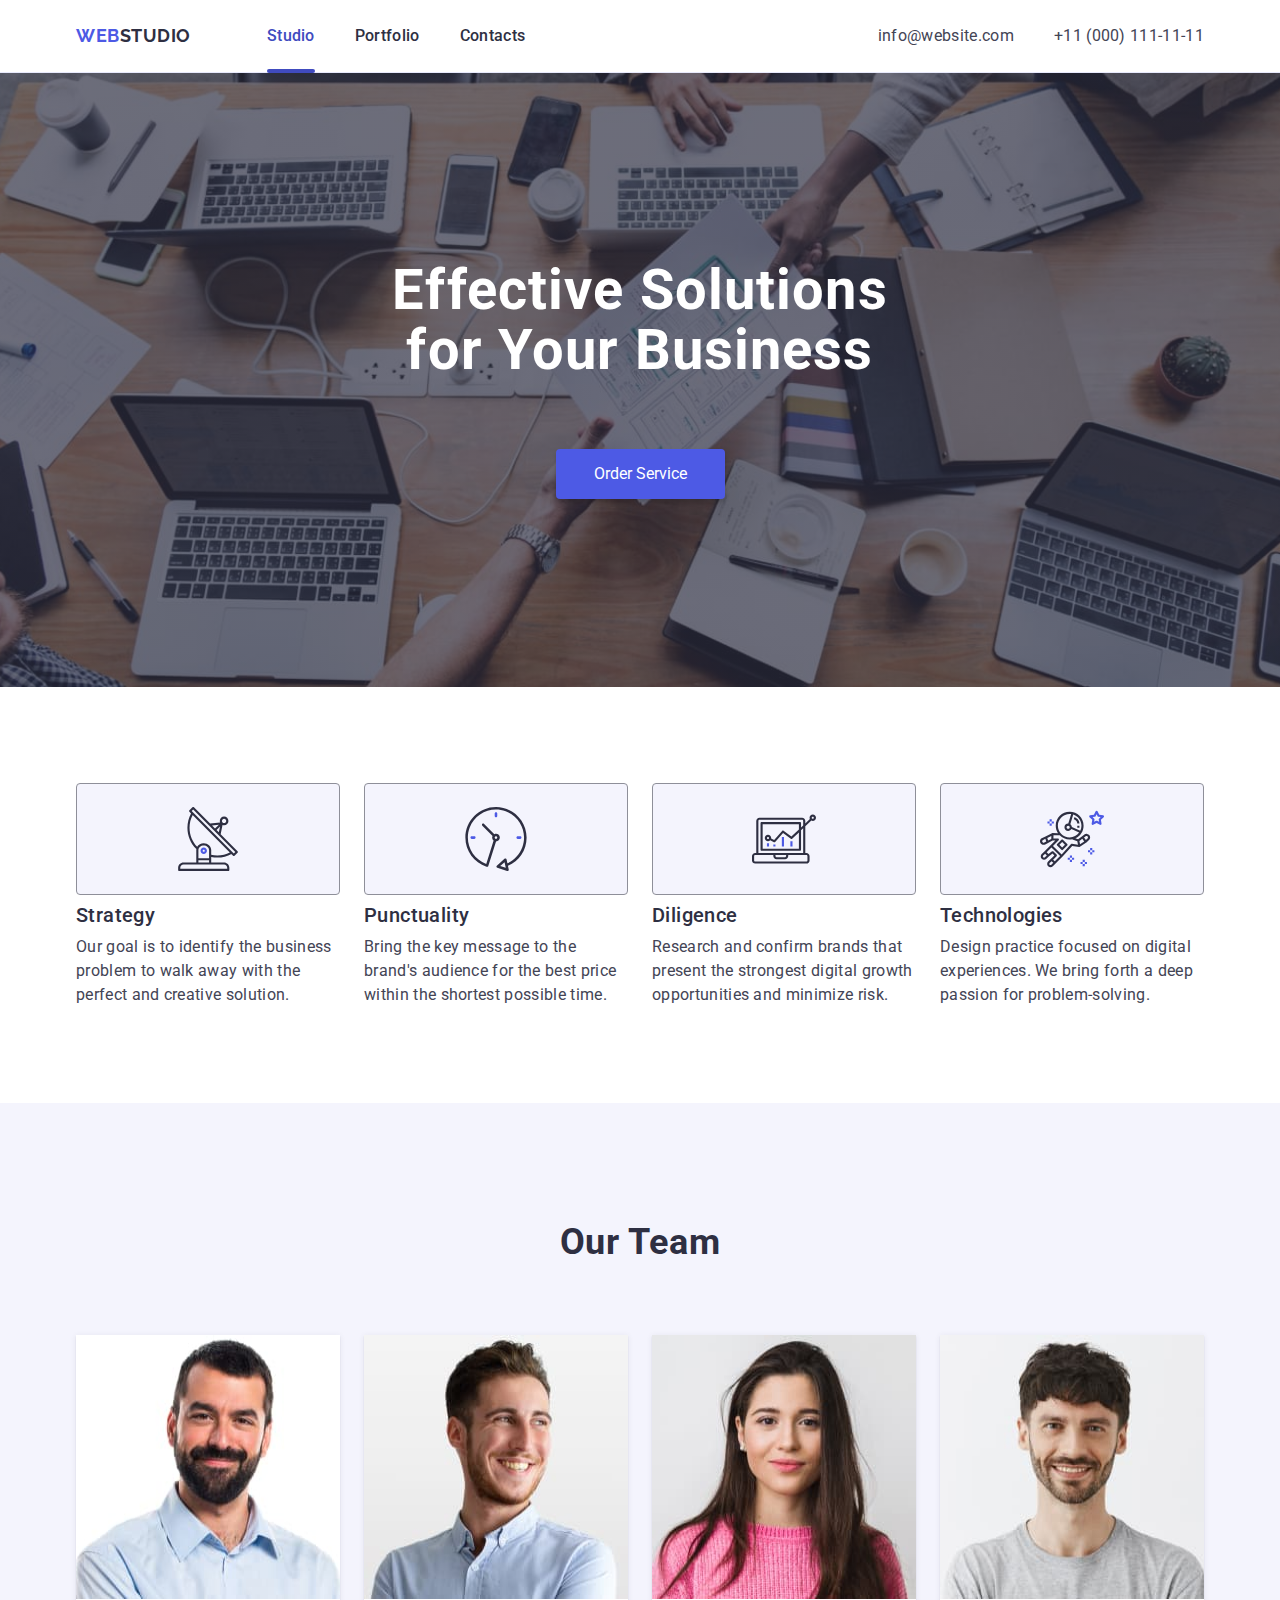
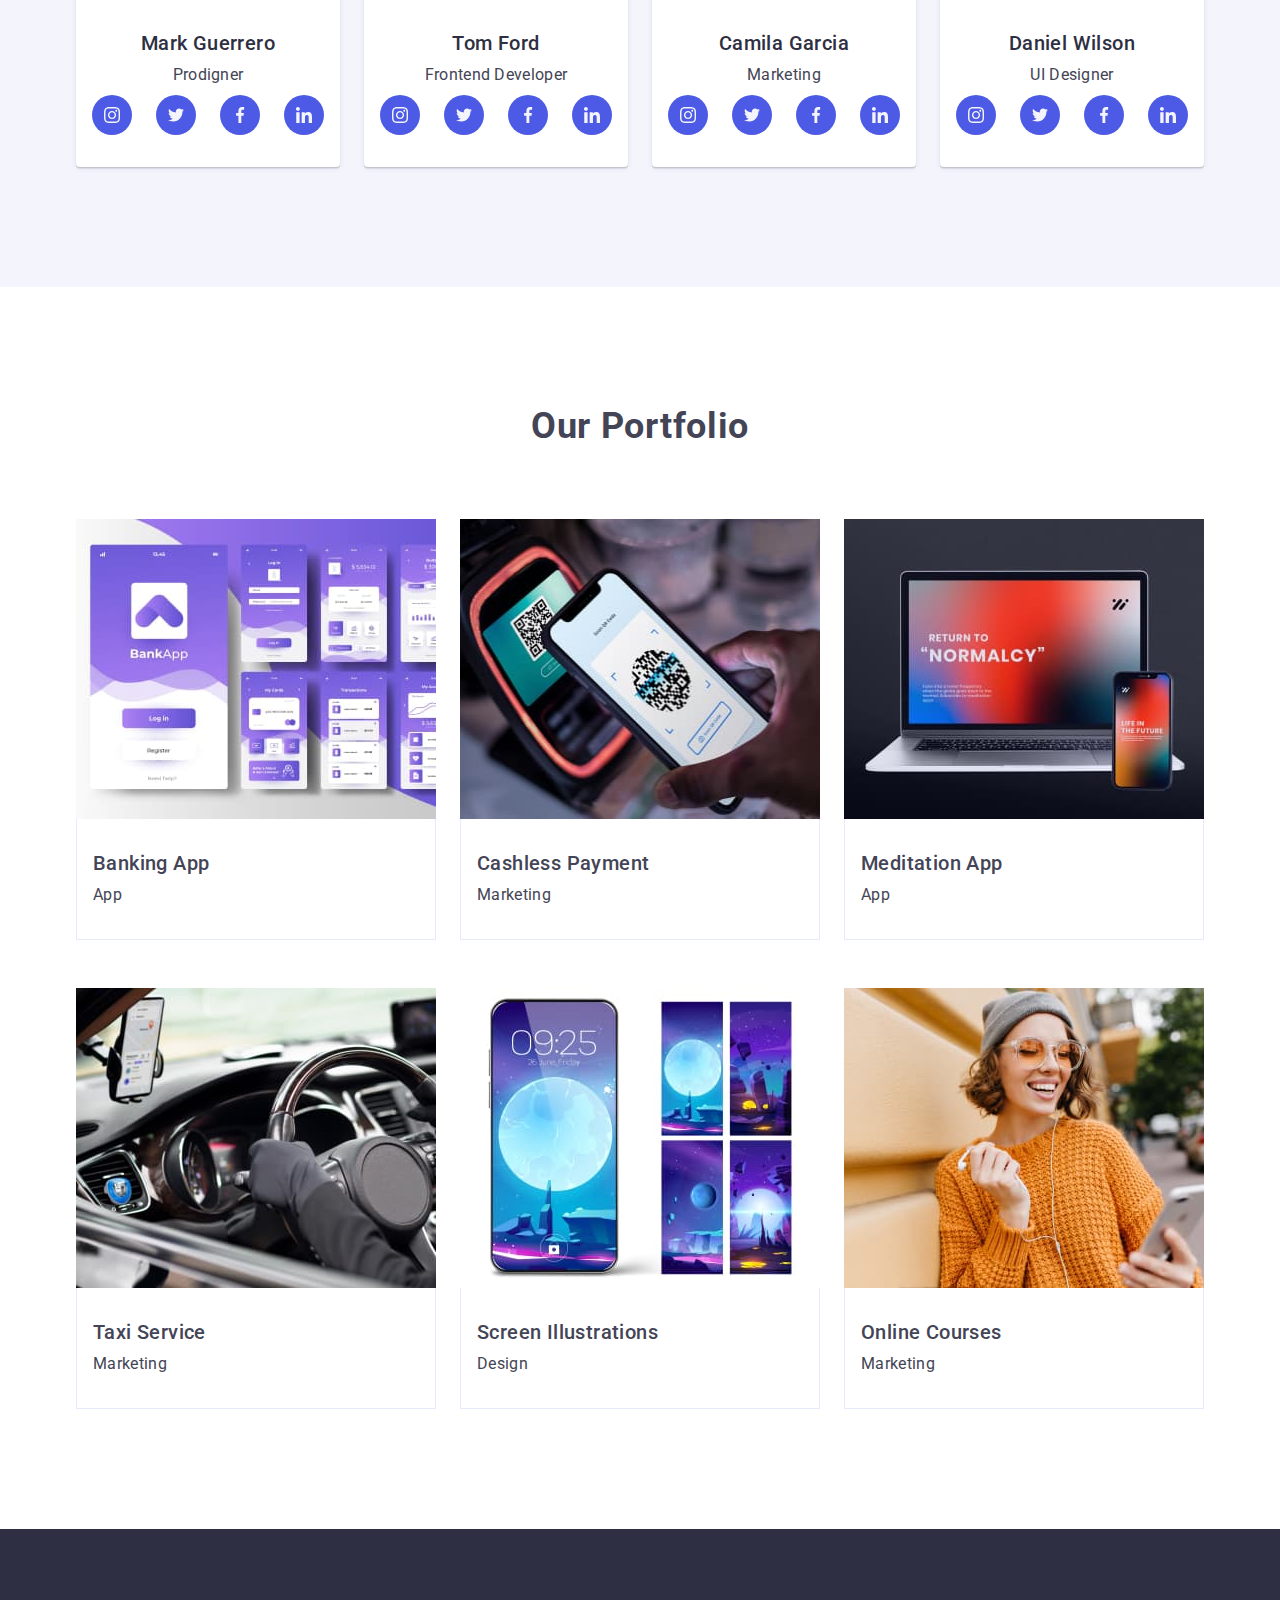
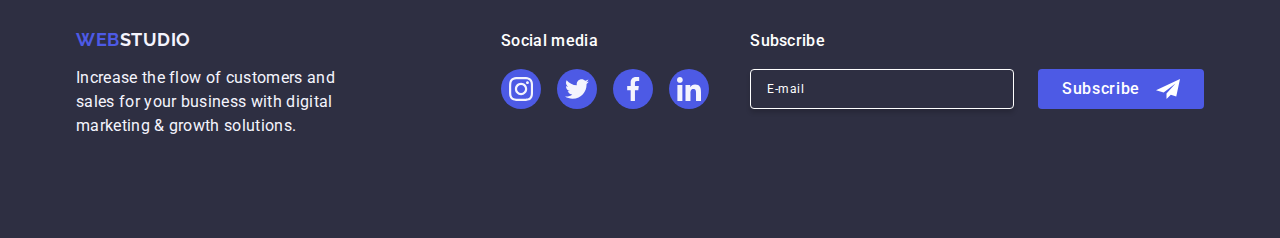
==== commit 88abe36f: "123" ====
--- a/index.html
+++ b/index.html
@@ -150,30 +150,30 @@
             <ul class="team">
                 <li class="list-team">
                     <picture>
-                        <sourse
+                        <source
                           srcset="./images/team/employee-descktop-01.jpg 1x, ./images/team/employee-descktop-01@2x.jpg 2x"
                           type="image/jpg"
                           media="(min-width:  1158px)"
                           width="264"
                           height="264"
                         >
-                        </sourse>
-                        <sourse
+                        </source>
+                        <source
                           srcset="./images/team/employee-tablet-01.jpg 1x, ./images/team/employee-tablet-01@2x.jpg 2x"
                           type="image/jpg"
                           media="(min-width:  768px)"
                           width="264"
                           height="264"
                         >
-                        </sourse>
-                        <sourse
+                        </source>
+                        <source
                           srcset="./images/team/employee-mobile-01.jpg 1x, ./images/team/employee-mobile-01@2x.jpg 2x"
                           type="image/jpg"
                           media="(min-width:  320px)"
                           width="264"
                           height="264"
                         >
-                        </sourse>
+                        </source>
                         <img
                           class="team-list--img"
                           src="./images/team/employee-descktop-01.jpg"
@@ -220,30 +220,30 @@
                 </li>
                 <li class="list-team">
                     <picture>
-                        <sourse
+                        <source
                           srcset="./images/team/employee-descktop-02.jpg 1x, ./images/team/employee-descktop-02@2x.jpg 2x"
                           type="image/jpg"
                           media="(min-width: 1158px)"
                           width="264"
                           height="264"
                         >
-                        </sourse>
-                        <sourse
+                        </source>
+                        <source
                           srcset="./images/team/employee-tablet-02.jpg 1x, ./images/team/employee-tablet-02@2x.jpg 2x"
                           type="image/jpg"
                           media="(min-width: 768px)"
                           width="264"
                           height="264"
                         >
-                        </sourse>
-                        <sourse
+                        </source>
+                        <source
                           srcset="./images/team/employee-mobile-02.jpg 1x, ./images/team/employee-mobile-02@2x.jpg 2x"
                           type="image/jpg"
                           media="(min-width: 320px)"
                           width="264"
                           height="264"
                         >
-                        </sourse>
+                        </source>
                         <img
                           class="team-list--img"
                           src="./images/team/employee-descktop-02.jpg"
@@ -290,30 +290,30 @@
                 </li>
                 <li class="list-team">
                     <picture>
-                        <sourse
+                        <source
                           srcset="./images/team/employee-descktop-03.jpg 1x, ./images/team/employee-descktop-03@2x.jpg 2x"
                           type="image/jpg"
                           media="(min-width: 1158px)"
                           width="264"
                           height="264"
                         >
-                        </sourse>
-                        <sourse
+                        </source>
+                        <source
                           srcset="./images/team/employee-tablet-03.jpg 1x, ./images/team/employee-tablet-03@2x.jpg 2x"
                           type="image/jpg"
                           media="(min-width: 768px)"
                           width="264"
                           height="264"
                         >
-                        </sourse>
-                        <sourse
+                        </source>
+                        <source
                           srcset="./images/team/employee-mobile-03.jpg 1x, ./images/team/employee-mobile-03@2x.jpg 2x"
                           type="image/jpg"
                           media="(min-width: 320px)"
                           width="264"
                           height="264"
                         >
-                        </sourse>
+                        </source>
                         <img
                           class="team-list--img"
                           src="./images/team/employee-descktop-03.jpg"
@@ -359,30 +359,30 @@
                 </li>
                 <li class="list-team">
                     <picture>
-                        <sourse
+                        <source
                           srcset="./images/team/employee-descktop-04.jpg 1x, ./images/team/employee-descktop-04@2x.jpg 2x"
                           type="image/jpg"
                           media="(min-width: 1158px)"
                           width="264"
                           height="264"
                         >
-                        </sourse>
-                        <sourse
+                        </source>
+                        <source
                           srcset="./images/team/employee-tablet-04.jpg 1x, ./images/team/employee-tablet-04@2x.jpg 2x"
                           type="image/jpg"
                           media="(min-width: 768px)"
                           width="264"
                           height="264"
                         >
-                        </sourse>
-                        <sourse
+                        </source>
+                        <source
                           srcset="./images/team/employee-mobile-04.jpg 1x, ./images/team/employee-mobile-04@2x.jpg 2x"
                           type="image/jpg"
                           media="(min-width: 320px)"
                           width="264"
                           height="264"
                         >
-                        </sourse>
+                        </source>
                         <img
                           class="team-list--img"
                           src="./images/team/employee-descktop-04.jpg"
@@ -436,30 +436,31 @@
         <ul class="portfolio_list">
             <li class="portfolio_item">
                 <div class="portfolio-box">
-                    <sourse
+                    <picture>
+                    <source
                     srcset="./images/portfolio/portfolio-desctop-01.jpg 1x, ./images/portfolio/portfolio-desctop-01@2x.jpg 2x"
                     type="image/jpg"
                     media="(min-width: 1158px)"
                     width="360"
                     height="300"
-                  >
-                  </sourse>
-                  <sourse
+                    >
+                  </source>
+                  <source
                     srcset="./images/portfolio/portfolio-tablet-01.jpg 1x, ./images/portfolio/portfolio-tablet-01@2x.jpg 2x"
                     type="image/jpg"
                     media="(min-width: 768px)"
                     width="356"
                     height="300"
                   >
-                  </sourse>
-                  <sourse
+                  </source>
+                  <source
                     srcset="./images/portfolio/portfolio-mobile-01.jpg 1x, ./images/portfolio/portfolio-mobile-01@2x.jpg 2x"
                     type="image/jpg"
                     media="(min-width: 320px)"
                     width="288"
                     height="280"
                   >
-                  </sourse>
+                  </source>
                   <img
                     class="portfolio-list--img"
                     src="./images/portfolio/portfolio-desctop-01.jpg"
@@ -483,30 +484,30 @@
             <li class="portfolio_item">
                 <div class="portfolio-box">
                     <picture>
-                        <sourse
+                        <source
                           srcset="./images/portfolio/portfolio-desctop-02.jpg 1x, ./images/portfolio/portfolio-desctop-02@2x.jpg 2x"
                           type="image/jpg"
                           media="(min-width: 1158px)"
                           width="360"
                           height="300"
                         >
-                        </sourse>
-                        <sourse
+                        </source>
+                        <source
                           srcset="./images/portfolio/portfolio-tablet-02.jpg 1x, ./images/portfolio/portfolio-tablet-02@2x.jpg 2x"
                           type="image/jpg"
                           media="(min-width: 768px)"
                           width="356"
                           height="300"
                         >
-                        </sourse>
-                        <sourse
+                        </source>
+                        <source
                           srcset="./images/portfolio/portfolio-mobile-02.jpg 1x, ./images/portfolio/portfolio-mobile-02@2x.jpg 2x"
                           type="image/jpg"
                           media="(min-width: 320px)"
                           width="288"
                           height="280"
                         >
-                        </sourse>
+                        </source>
                         <img
                           class="portfolio-list--img"
                           src="./images/portfolio/portfolio-desctop-02.jpg"
@@ -530,30 +531,30 @@
             <li class="portfolio_item">
                 <div class="portfolio-box">
                     <picture>
-                        <sourse
+                        <source
                           srcset="./images/portfolio/portfolio-desctop-03.jpg 1x, ./images/portfolio/portfolio-desctop-03@2x.jpg 2x"
                           type="image/jpg"
                           media="(min-width: 1158px)"
                           width="360"
                           height="300"
                         >
-                        </sourse>
-                        <sourse
+                        </source>
+                        <source
                           srcset="./images/portfolio/portfolio-tablet-03.jpg 1x, ./images/portfolio/portfolio-tablet-03@2x.jpg 2x"
                           type="image/jpg"
                           media="(min-width: 768px)"
                           width="356"
                           height="300"
                         >
-                        </sourse>
-                        <sourse
+                        </source>
+                        <source
                           srcset="./images/portfolio/portfolio-mobile-03.jpg 1x, ./images/portfolio/portfolio-mobile-03@2x.jpg 2x"
                           type="image/jpg"
                           media="(min-width: 320px)"
                           width="288"
                           height="280"
                         >
-                        </sourse>
+                        </source>
                         <img
                           class="portfolio-list--img"
                           src="./images/portfolio/portfolio-desctop-03.jpg"
@@ -577,30 +578,30 @@
             <li class="portfolio_item">
                 <div class="portfolio-box">
                     <picture>
-                        <sourse
+                        <source
                           srcset="./images/portfolio/portfolio-desctop-04.jpg 1x, ./images/portfolio/portfolio-desctop-04@2x.jpg 2x"
                           type="image/jpg"
                           media="(min-width: 1158px)"
                           width="360"
                           height="300"
                         >
-                        </sourse>
-                        <sourse
+                        </source>
+                        <source
                           srcset="./images/portfolio/portfolio-tablet-04.jpg 1x, ./images/portfolio/portfolio-tablet-04@2x.jpg 2x"
                           type="image/jpg"
                           media="(min-width: 768px)"
                           width="356"
                           height="300"
                         >
-                        </sourse>
-                        <sourse
+                        </source>
+                        <source
                           srcset="./images/portfolio/portfolio-mobile-04.jpg 1x, ./images/portfolio/portfolio-mobile-04@2x.jpg 2x"
                           type="image/jpg"
                           media="(min-width: 320px)"
                           width="288"
                           height="280"
                         >
-                        </sourse>
+                        </source>
                         <img
                           class="portfolio-list--img"
                           src="./images/portfolio/portfolio-desctop-04.jpg"
@@ -623,30 +624,31 @@
             </li>
             <li class="portfolio_item">
                 <div class="portfolio-box">
-                    <sourse
+                    <picture>
+                    <source
                     srcset="./images/portfolio/portfolio-desctop-05.jpg 1x, ./images/portfolio/portfolio-desctop-05@2x.jpg 2x"
                     type="image/jpg"
                     media="(min-width: 1158px)"
                     width="360"
                     height="300"
                   >
-                  </sourse>
-                  <sourse
+                  </source>
+                  <source
                     srcset="./images/portfolio/portfolio-tablet-05.jpg 1x, ./images/portfolio/portfolio-tablet-05@2x.jpg 2x"
                     type="image/jpg"
                     media="(min-width: 768px)"
                     width="356"
                     height="300"
                   >
-                  </sourse>
-                  <sourse
+                  </source>
+                  <source
                     srcset="./images/portfolio/portfolio-mobile-05.jpg 1x, ./images/portfolio/portfolio-mobile-05@2x.jpg 2x"
                     type="image/jpg"
                     media="(min-width: 320px)"
                     width="288"
                     height="280"
                   >
-                  </sourse>
+                  </source>
                   <img
                     class="portfolio-list--img"
                     src="./images/portfolio/portfolio-desctop-05.jpg"
@@ -670,30 +672,30 @@
             <li class="portfolio_item">
                 <div class="portfolio-box">
                     <picture>
-                        <sourse
+                        <source
                           srcset="./images/portfolio/portfolio-desctop-06.jpg 1x, ./images/portfolio/portfolio-desctop-06@2x.jpg 2x"
                           type="image/jpg"
                           media="(min-width: 1158px)"
                           width="360"
                           height="300"
                         >
-                        </sourse>
-                        <sourse
+                        </source>
+                        <source
                           srcset="./images/portfolio/portfolio-tablet-06.jpg 1x, ./images/portfolio/portfolio-tablet-06@2x.jpg 2x"
                           type="image/jpg"
                           media="(min-width: 768px)"
                           width="356"
                           height="300"
                         >
-                        </sourse>
-                        <sourse
+                        </source>
+                        <source
                           srcset="./images/portfolio/portfolio-mobile-06.jpg 1x, ./images/portfolio/portfolio-mobile-06@2x.jpg 2x"
                           type="image/jpg"
                           media="(min-width: 320px)"
                           width="288"
                           height="280"
                         >
-                        </sourse>
+                        </source>
                         <img
                           class="portfolio-list--img"
                           src="./images/portfolio/portfolio-desctop-06.jpg"
--- a/css/style.css
+++ b/css/style.css
@@ -134,7 +134,7 @@
 }
 /* Hero section */
 .section_one{
-    padding: 72px 0;
+    padding: 96px 0;
     background-color: #2e2f42;
     background-image: linear-gradient(
 	to bottom, 
@@ -181,7 +181,7 @@
 }
 /* =============Section-two============ */
 .section_two{
-    padding: 120px 0 120px;
+    padding: 96px 0;
 }
 
 .visually-hidden {
@@ -213,17 +213,17 @@
 /* ======================Section_theree============= */
 .section_three{
     background-color: #F4F4FD;
-    padding: 92px 0;
+    padding: 96px 0;
 }
 .our_team{
     margin-bottom: 72px;
 }
 .team {
     display: flex;
+    align-items: center;
     justify-content: center;
     flex-direction: column;
     gap: 72px;
-    width: calc(100% - 24px);
     margin: 0 auto;
 }
 .list-team{
@@ -542,8 +542,7 @@
   top: 50%;
   left: 50%;
   transform: translate(-50%, -50%);
-  width: 408px;
-  min-height: 584px;
+  min-width: 288px;
   padding: 72px 24px 24px 24px;
   border-radius: 4px;
   box-shadow:
@@ -594,8 +593,6 @@
     color: #2e2f42;
     margin-bottom: 16px;
     line-height: 1.5;
-}
-.modal-form {
 }
 .modal-form-user-input {
     margin-bottom: 8px;
@@ -755,7 +752,7 @@
         align-items: center;
     }
     .web{
-        margin-right: 120px;
+        margin-right: 76px;
     }
     .container{
         max-width: 768px;
@@ -838,7 +835,7 @@
     .mobeil-menu-conteiner{
         display: none;
     }.section_one{
-        padding: 188px 0 188px;
+        padding: 112px 0;
         background-image: linear-gradient(to bottom, rgba(46, 47, 66, 0.7), rgba(46, 47, 66, 0.7)),
       url("../images/hero/hero-tablet-bg.jpg");
 
@@ -861,9 +858,6 @@
     .item{
         width: calc((100% - 24px) / 2);
     }
-    .list-team{
-        width: calc((100% - 186px) / 2);
-    }
     .team{
         flex-direction: row;
         flex-wrap: wrap;
@@ -887,6 +881,17 @@
         display: flex;
         flex-direction: row;
         gap: 24px;
+    }
+    .modal-window{
+        min-width: 408px;
+    }
+    .section_two{
+        padding: 96px 0;
+
+    }
+    .section_four{
+        padding: 96px 0;
+
     }
 }
 
@@ -965,6 +970,16 @@
     .portfolio_item{
         width: calc((100% - 48px) / 3);
     }
+    .footer .container{
+        padding-left: 15px;
+        gap: 0;
+    }
+    .footer-cont{
+        margin-right: 120px;
+    }
+    .footer-social{
+        margin: 0 auto;
+    }
 }
 @media screen and (min-width: 1158px) and (min-resolution: 192dpi){
     .section_one{
